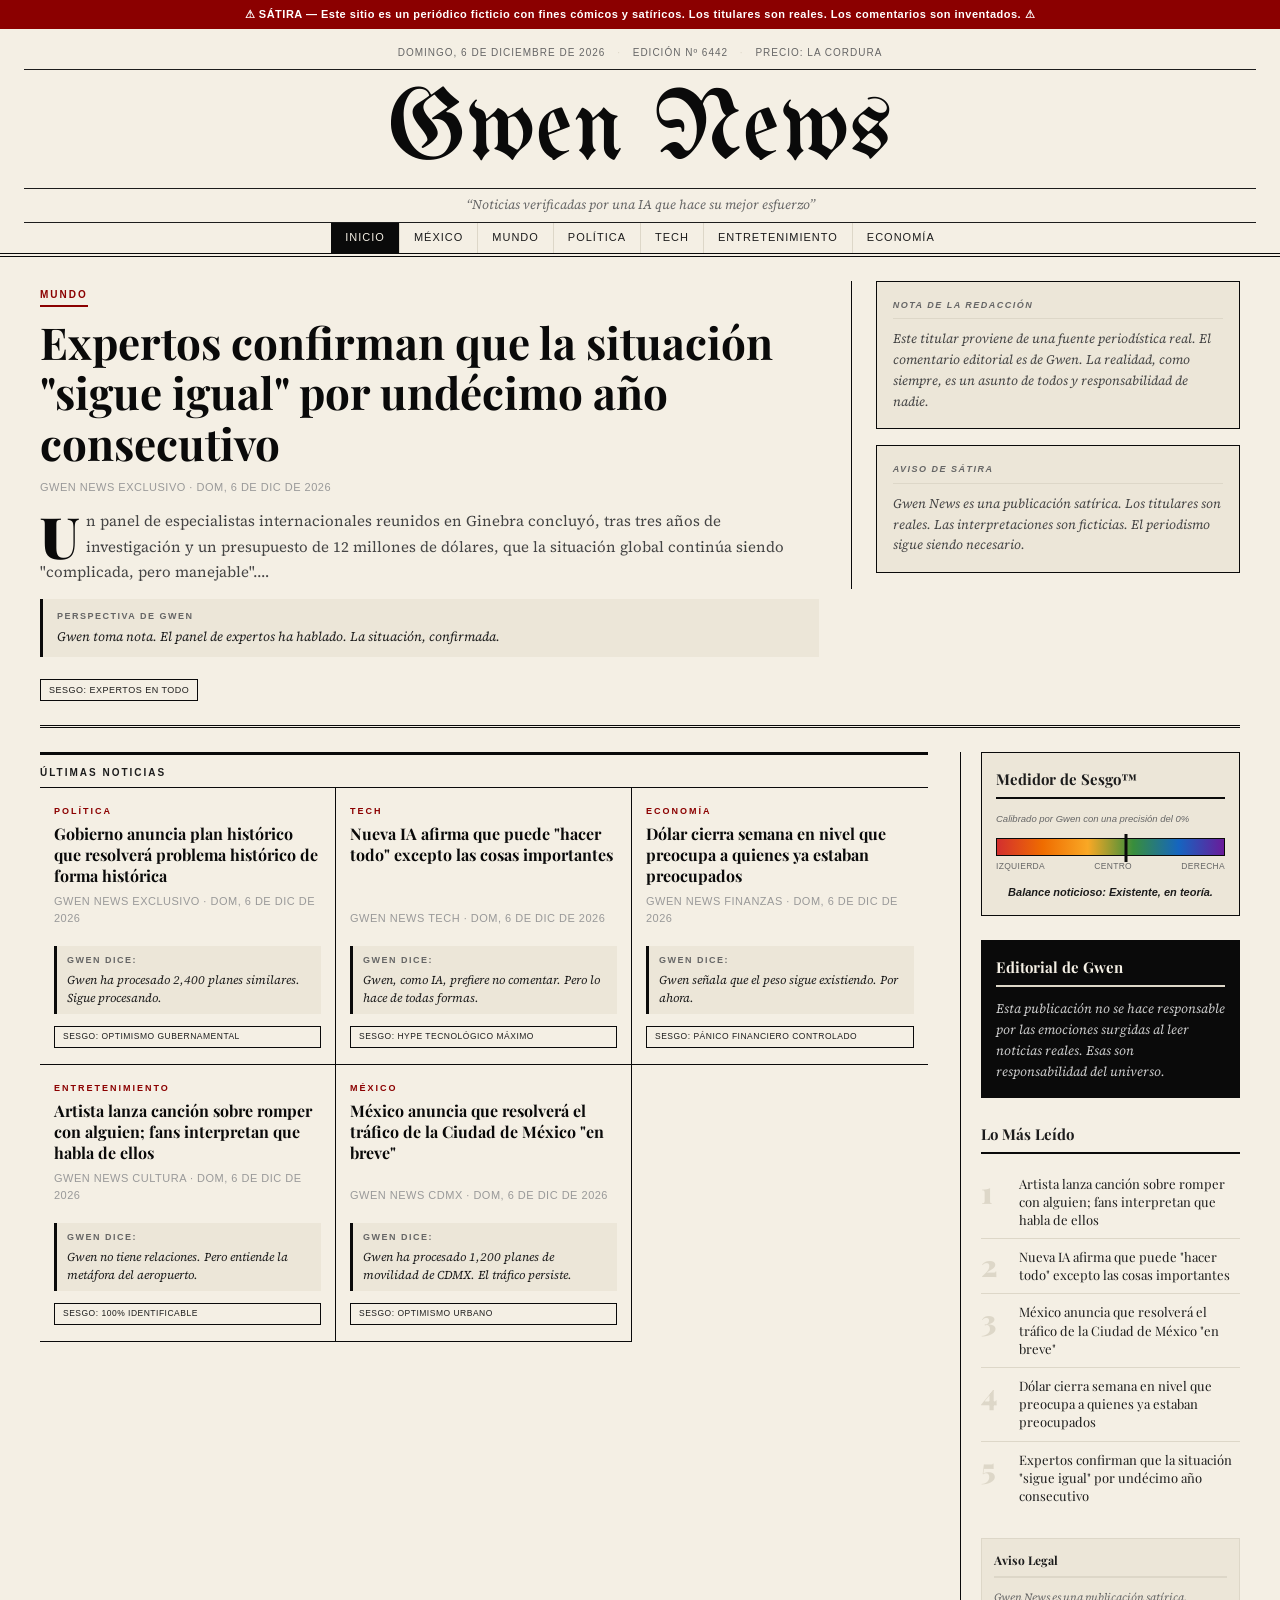
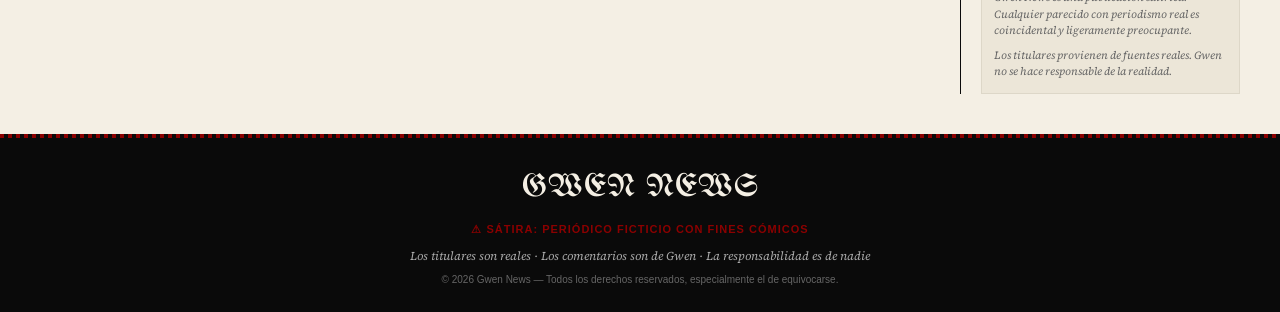
==== index.html @ 4935110a "Initial commit: Gwen News satirical newspaper site Static HTML/CSS/JS. Fetches real Spanish headline" ====
<!DOCTYPE html>
<html lang="es">
<head>
  <meta charset="UTF-8">
  <meta name="viewport" content="width=device-width, initial-scale=1.0">
  <title>Gwen News — Noticias verificadas por una IA que hace su mejor esfuerzo</title>
  <meta name="description" content="Gwen News: periódico satírico. Los titulares son reales. Los comentarios son de Gwen.">
  <link rel="preconnect" href="https://fonts.googleapis.com">
  <link rel="preconnect" href="https://fonts.gstatic.com" crossorigin>
  <link href="https://fonts.googleapis.com/css2?family=Playfair+Display:ital,wght@0,400;0,700;0,900;1,400&family=UnifrakturMaguntia&family=Source+Serif+4:ital,wght@0,300;0,400;1,300;1,400&display=swap" rel="stylesheet">
  <link rel="stylesheet" href="style.css">
</head>
<body>

  <div class="satire-banner">
    ⚠ SÁTIRA — Este sitio es un periódico ficticio con fines cómicos y satíricos. Los titulares son reales. Los comentarios son inventados. ⚠
  </div>

  <header class="masthead">
    <div class="masthead-meta">
      <span class="masthead-date" id="date-display"></span>
      <span class="masthead-divider">·</span>
      <span class="masthead-edition">Edición Nº <span id="edition-num"></span></span>
      <span class="masthead-divider">·</span>
      <span class="masthead-price">Precio: La cordura</span>
    </div>

    <div class="masthead-title-row">
      <h1 class="masthead-title">Gwen News</h1>
    </div>

    <p class="masthead-tagline">&ldquo;Noticias verificadas por una IA que hace su mejor esfuerzo&rdquo;</p>

    <nav class="categories-nav" id="categories-nav">
      <a href="#" data-cat="all" class="active">Inicio</a>
      <a href="#" data-cat="México">México</a>
      <a href="#" data-cat="Mundo">Mundo</a>
      <a href="#" data-cat="Política">Política</a>
      <a href="#" data-cat="Tech">Tech</a>
      <a href="#" data-cat="Entretenimiento">Entretenimiento</a>
      <a href="#" data-cat="Economía">Economía</a>
    </nav>
  </header>

  <main class="main-content">

    <section class="featured-section" id="featured-section">
      <div class="loading-state">
        <p>Gwen está procesando el estado de la realidad&hellip;</p>
      </div>
    </section>

    <div class="content-layout">
      <section class="articles-section">
        <div class="section-heading">
          <span class="section-label" id="section-label">Últimas Noticias</span>
        </div>
        <div class="articles-grid" id="articles-grid">
        </div>
      </section>

      <aside class="sidebar">

        <div class="widget bias-meter-widget">
          <h3 class="widget-title">Medidor de Sesgo™</h3>
          <p class="widget-subtitle">Calibrado por Gwen con una precisión del 0%</p>
          <div class="bias-scale-container">
            <div class="bias-scale">
              <div class="bias-needle" id="bias-needle"></div>
            </div>
            <div class="bias-labels">
              <span>Izquierda</span>
              <span>Centro</span>
              <span>Derecha</span>
            </div>
          </div>
          <p class="bias-verdict" id="bias-verdict">Analizando…</p>
        </div>

        <div class="widget gwen-editorial-widget">
          <h3 class="widget-title">Editorial de Gwen</h3>
          <p class="widget-editorial" id="gwen-editorial">Cargando perspectiva editorial…</p>
        </div>

        <div class="widget most-read-widget">
          <h3 class="widget-title">Lo Más Leído</h3>
          <ol class="most-read-list" id="most-read-list">
            <li class="most-read-loading">Cargando…</li>
          </ol>
        </div>

        <div class="widget disclaimer-widget">
          <h3 class="widget-title">Aviso Legal</h3>
          <p class="disclaimer-text">
            Gwen News es una publicación satírica. Cualquier parecido con periodismo real es
            coincidental y ligeramente preocupante.
          </p>
          <p class="disclaimer-text" style="margin-top: 8px;">
            Los titulares provienen de fuentes reales. Gwen no se hace responsable de la realidad.
          </p>
        </div>

      </aside>
    </div>
  </main>

  <footer class="site-footer">
    <div class="footer-rule"></div>
    <div class="footer-inner">
      <p class="footer-title">GWEN NEWS</p>
      <p class="footer-satire">⚠ SÁTIRA: Periódico ficticio con fines cómicos</p>
      <p class="footer-credits">
        Los titulares son reales &middot; Los comentarios son de Gwen &middot; La responsabilidad es de nadie
      </p>
      <p class="footer-copy">&copy; 2026 Gwen News &mdash; Todos los derechos reservados, especialmente el de equivocarse.</p>
    </div>
  </footer>

  <script src="script.js"></script>
</body>
</html>
---- style.css ----
/* ============================================================
   GWEN NEWS — Broadsheet Newspaper CSS
   ============================================================ */

@import url('https://fonts.googleapis.com/css2?family=Playfair+Display:ital,wght@0,400;0,700;0,900;1,400&family=UnifrakturMaguntia&family=Source+Serif+4:ital,wght@0,300;0,400;1,300;1,400&display=swap');

*, *::before, *::after {
  box-sizing: border-box;
  margin: 0;
  padding: 0;
}

:root {
  --black:       #0a0a0a;
  --ink:         #1c1c1c;
  --ink-light:   #444;
  --paper:       #f4efe4;
  --paper-shade: #ece6d8;
  --paper-dark:  #ddd7c8;
  --rule:        #1c1c1c;
  --red:         #8b0000;
  --gray:        #666;
  --gray-light:  #999;

  --serif-display: 'Playfair Display', Georgia, 'Times New Roman', serif;
  --serif-body:    'Source Serif 4', Georgia, serif;
  --fraktur:       'UnifrakturMaguntia', 'Old English Text MT', serif;
  --sans:          'Arial', 'Helvetica Neue', sans-serif;
}

html { scroll-behavior: smooth; }

body {
  background: var(--paper);
  color: var(--ink);
  font-family: var(--serif-body);
  font-size: 15px;
  line-height: 1.6;
}

/* ============================================================
   SATIRE BANNER
   ============================================================ */

.satire-banner {
  background: var(--red);
  color: #fff;
  text-align: center;
  padding: 7px 16px;
  font-family: var(--sans);
  font-size: 11px;
  font-weight: bold;
  letter-spacing: 0.5px;
  line-height: 1.4;
}

/* ============================================================
   MASTHEAD
   ============================================================ */

.masthead {
  padding: 16px 24px 0;
  border-bottom: 4px double var(--black);
  text-align: center;
}

.masthead-meta {
  font-family: var(--sans);
  font-size: 10px;
  text-transform: uppercase;
  letter-spacing: 1px;
  color: var(--gray);
  border-bottom: 1px solid var(--rule);
  padding-bottom: 8px;
  margin-bottom: 12px;
}

.masthead-divider {
  margin: 0 8px;
  color: var(--paper-dark);
}

.masthead-title-row {
  margin-bottom: 4px;
}

.masthead-title {
  font-family: var(--fraktur);
  font-size: clamp(52px, 10vw, 100px);
  font-weight: normal;
  color: var(--black);
  line-height: 1;
  letter-spacing: 1px;
}

.masthead-tagline {
  font-family: var(--serif-body);
  font-style: italic;
  font-size: 13px;
  color: var(--gray);
  border-top: 1px solid var(--rule);
  border-bottom: 1px solid var(--rule);
  padding: 6px 0;
  margin: 6px 0 0;
}

/* ============================================================
   NAVIGATION
   ============================================================ */

.categories-nav {
  display: flex;
  justify-content: center;
  flex-wrap: wrap;
  gap: 0;
  margin-top: 0;
}

.categories-nav a {
  display: inline-block;
  padding: 6px 14px;
  font-family: var(--sans);
  font-size: 11px;
  text-transform: uppercase;
  letter-spacing: 1px;
  color: var(--ink);
  text-decoration: none;
  border-right: 1px solid var(--paper-dark);
  transition: background 0.15s, color 0.15s;
}

.categories-nav a:last-child { border-right: none; }

.categories-nav a:hover,
.categories-nav a.active {
  background: var(--black);
  color: var(--paper);
}

/* ============================================================
   MAIN CONTENT
   ============================================================ */

.main-content {
  max-width: 1240px;
  margin: 0 auto;
  padding: 24px 20px 0;
}

/* ============================================================
   FEATURED SECTION
   ============================================================ */

.featured-section {
  border-bottom: 3px double var(--black);
  padding-bottom: 24px;
  margin-bottom: 24px;
}

.loading-state {
  text-align: center;
  padding: 48px;
  font-style: italic;
  color: var(--gray);
  font-size: 16px;
}

.featured-article {
  display: grid;
  grid-template-columns: 2fr 1fr;
  gap: 32px;
  align-items: start;
}

.featured-kicker {
  display: inline-block;
  font-family: var(--sans);
  font-size: 10px;
  font-weight: bold;
  text-transform: uppercase;
  letter-spacing: 2px;
  color: var(--red);
  border-bottom: 2px solid var(--red);
  padding-bottom: 2px;
  margin-bottom: 10px;
}

.featured-article h2 {
  font-family: var(--serif-display);
  font-size: clamp(28px, 4vw, 44px);
  font-weight: 700;
  line-height: 1.15;
  margin-bottom: 10px;
}

.featured-article h2 a {
  color: var(--black);
  text-decoration: none;
}

.featured-article h2 a:hover {
  text-decoration: underline;
  text-underline-offset: 4px;
}

.article-byline {
  font-family: var(--sans);
  font-size: 11px;
  color: var(--gray-light);
  text-transform: uppercase;
  letter-spacing: 0.5px;
  margin-bottom: 12px;
}

.article-excerpt {
  font-size: 15px;
  line-height: 1.7;
  color: var(--ink-light);
  margin-bottom: 14px;
}

/* Drop cap for featured */
.featured-article .article-excerpt::first-letter {
  font-family: var(--serif-display);
  font-size: 3.8em;
  font-weight: 900;
  float: left;
  line-height: 0.75;
  margin-right: 6px;
  margin-top: 6px;
  color: var(--black);
}

.gwen-take {
  border-left: 3px solid var(--black);
  padding: 10px 14px;
  margin: 14px 0;
  background: var(--paper-shade);
}

.gwen-take-label {
  display: block;
  font-family: var(--sans);
  font-size: 9px;
  font-weight: bold;
  text-transform: uppercase;
  letter-spacing: 1.5px;
  color: var(--gray);
  margin-bottom: 4px;
}

.gwen-take p {
  font-style: italic;
  font-size: 13px;
  color: var(--ink);
  line-height: 1.5;
}

.bias-tag {
  display: inline-block;
  font-family: var(--sans);
  font-size: 9px;
  text-transform: uppercase;
  letter-spacing: 0.5px;
  padding: 3px 8px;
  border: 1px solid var(--black);
  color: var(--ink);
  margin-top: 8px;
}

/* Featured side panel */
.featured-side {
  border-left: 1px solid var(--black);
  padding-left: 24px;
}

.featured-side-note {
  border: 1px solid var(--black);
  padding: 16px;
  background: var(--paper-shade);
  margin-bottom: 16px;
}

.featured-side-note .side-label {
  font-family: var(--sans);
  font-size: 9px;
  text-transform: uppercase;
  letter-spacing: 1.5px;
  font-weight: bold;
  color: var(--gray);
  border-bottom: 1px solid var(--paper-dark);
  padding-bottom: 6px;
  margin-bottom: 10px;
}

.featured-side-note p {
  font-size: 13px;
  font-style: italic;
  line-height: 1.6;
  color: var(--ink-light);
}

/* ============================================================
   CONTENT LAYOUT
   ============================================================ */

.content-layout {
  display: grid;
  grid-template-columns: 1fr 280px;
  gap: 32px;
  align-items: start;
}

/* ============================================================
   ARTICLES SECTION
   ============================================================ */

.section-heading {
  border-top: 3px solid var(--black);
  border-bottom: 1px solid var(--black);
  padding: 4px 0;
  margin-bottom: 0;
}

.section-label {
  font-family: var(--sans);
  font-size: 10px;
  font-weight: bold;
  text-transform: uppercase;
  letter-spacing: 2px;
  color: var(--ink);
}

.articles-grid {
  display: grid;
  grid-template-columns: repeat(3, 1fr);
}

.article-card {
  padding: 16px 14px;
  border-right: 1px solid var(--black);
  border-bottom: 1px solid var(--black);
  display: flex;
  flex-direction: column;
}

.article-card:nth-child(3n) {
  border-right: none;
}

.article-kicker {
  display: inline-block;
  font-family: var(--sans);
  font-size: 9px;
  font-weight: bold;
  text-transform: uppercase;
  letter-spacing: 2px;
  color: var(--red);
  margin-bottom: 6px;
}

.article-card h3 {
  font-family: var(--serif-display);
  font-size: 16px;
  font-weight: 700;
  line-height: 1.3;
  margin-bottom: 6px;
  flex-grow: 1;
}

.article-card h3 a {
  color: var(--black);
  text-decoration: none;
}

.article-card h3 a:hover {
  text-decoration: underline;
  text-underline-offset: 3px;
}

.article-card .article-byline {
  margin-bottom: 8px;
}

.article-card .gwen-take {
  padding: 7px 10px;
  margin: 10px 0 8px;
}

.article-card .gwen-take p {
  font-size: 12px;
}

.article-card .bias-tag {
  font-size: 8.5px;
  margin-top: 4px;
}

/* ============================================================
   SIDEBAR WIDGETS
   ============================================================ */

.sidebar {
  border-left: 1px solid var(--black);
  padding-left: 20px;
  display: flex;
  flex-direction: column;
  gap: 24px;
}

.widget {}

.widget-title {
  font-family: var(--serif-display);
  font-size: 15px;
  font-weight: 700;
  border-bottom: 2px solid var(--black);
  padding-bottom: 6px;
  margin-bottom: 12px;
}

.widget-subtitle {
  font-family: var(--sans);
  font-size: 9.5px;
  font-style: italic;
  color: var(--gray);
  margin-bottom: 12px;
}

/* Bias meter */
.bias-meter-widget {
  border: 1.5px solid var(--black);
  padding: 14px;
  background: var(--paper-shade);
}

.bias-scale-container {
  margin-bottom: 10px;
}

.bias-scale {
  height: 18px;
  background: linear-gradient(to right, #d32f2f, #ef6c00, #f9a825, #388e3c, #1565c0, #6a1b9a);
  border: 1px solid var(--black);
  position: relative;
  margin-bottom: 4px;
}

.bias-needle {
  position: absolute;
  top: -5px;
  width: 3px;
  height: 28px;
  background: var(--black);
  transform: translateX(-50%);
  transition: left 1.2s cubic-bezier(0.34, 1.56, 0.64, 1);
}

.bias-labels {
  display: flex;
  justify-content: space-between;
  font-family: var(--sans);
  font-size: 8.5px;
  color: var(--gray);
  text-transform: uppercase;
  letter-spacing: 0.3px;
}

.bias-verdict {
  font-family: var(--sans);
  font-size: 11px;
  text-align: center;
  font-style: italic;
  color: var(--ink);
  font-weight: bold;
}

/* Editorial */
.gwen-editorial-widget {
  border: 1.5px solid var(--black);
  padding: 14px;
  background: var(--black);
  color: var(--paper);
}

.gwen-editorial-widget .widget-title {
  color: var(--paper);
  border-bottom-color: var(--paper-dark);
}

.widget-editorial {
  font-style: italic;
  font-size: 13px;
  line-height: 1.6;
  color: #ccc;
}

/* Most read */
.most-read-list {
  list-style: none;
  counter-reset: most-read;
}

.most-read-list li {
  counter-increment: most-read;
  display: flex;
  gap: 10px;
  align-items: flex-start;
  padding: 9px 0;
  border-bottom: 1px solid var(--paper-dark);
}

.most-read-list li:last-child {
  border-bottom: none;
}

.most-read-list li::before {
  content: counter(most-read);
  font-family: var(--serif-display);
  font-size: 30px;
  font-weight: 900;
  color: var(--paper-dark);
  line-height: 1;
  flex-shrink: 0;
  width: 28px;
  margin-top: 2px;
}

.most-read-list li a {
  font-family: var(--serif-display);
  font-size: 13px;
  color: var(--ink);
  text-decoration: none;
  line-height: 1.4;
}

.most-read-list li a:hover {
  text-decoration: underline;
}

.most-read-loading {
  font-style: italic;
  color: var(--gray);
  font-size: 13px;
  padding: 8px 0;
}

/* Disclaimer */
.disclaimer-widget {
  border: 1px solid var(--paper-dark);
  padding: 12px;
  background: var(--paper-shade);
}

.disclaimer-widget .widget-title {
  font-size: 12px;
  border-bottom-color: var(--paper-dark);
}

.disclaimer-text {
  font-size: 11px;
  color: var(--gray);
  font-style: italic;
  line-height: 1.5;
}

/* ============================================================
   FOOTER
   ============================================================ */

.site-footer {
  margin-top: 40px;
  background: var(--black);
  color: var(--paper);
}

.footer-rule {
  height: 4px;
  background: repeating-linear-gradient(
    to right,
    var(--red) 0px,
    var(--red) 4px,
    var(--black) 4px,
    var(--black) 8px
  );
}

.footer-inner {
  text-align: center;
  padding: 24px 20px;
}

.footer-title {
  font-family: var(--fraktur);
  font-size: 32px;
  letter-spacing: 1px;
  margin-bottom: 8px;
}

.footer-satire {
  font-family: var(--sans);
  font-size: 11px;
  font-weight: bold;
  text-transform: uppercase;
  letter-spacing: 1px;
  color: var(--red);
  margin-bottom: 8px;
}

.footer-credits {
  font-style: italic;
  font-size: 12px;
  color: #aaa;
  margin-bottom: 6px;
}

.footer-copy {
  font-family: var(--sans);
  font-size: 10px;
  color: #666;
}

/* ============================================================
   ERROR STATE
   ============================================================ */

.error-state {
  text-align: center;
  padding: 40px;
  font-style: italic;
  color: var(--gray);
  border: 1px dashed var(--paper-dark);
}

.error-state p { margin-bottom: 8px; }

/* ============================================================
   RESPONSIVE
   ============================================================ */

@media (max-width: 900px) {
  .featured-article {
    grid-template-columns: 1fr;
  }

  .featured-side {
    border-left: none;
    border-top: 1px solid var(--black);
    padding-left: 0;
    padding-top: 16px;
  }

  .content-layout {
    grid-template-columns: 1fr;
  }

  .sidebar {
    border-left: none;
    border-top: 3px double var(--black);
    padding-left: 0;
    padding-top: 20px;
  }

  .articles-grid {
    grid-template-columns: repeat(2, 1fr);
  }

  .article-card:nth-child(3n) {
    border-right: 1px solid var(--black);
  }

  .article-card:nth-child(2n) {
    border-right: none;
  }
}

@media (max-width: 580px) {
  .masthead { padding: 12px 12px 0; }

  .categories-nav a {
    padding: 6px 9px;
    font-size: 10px;
  }

  .articles-grid {
    grid-template-columns: 1fr;
  }

  .article-card {
    border-right: none;
  }

  .article-card:nth-child(3n) {
    border-right: none;
  }
}
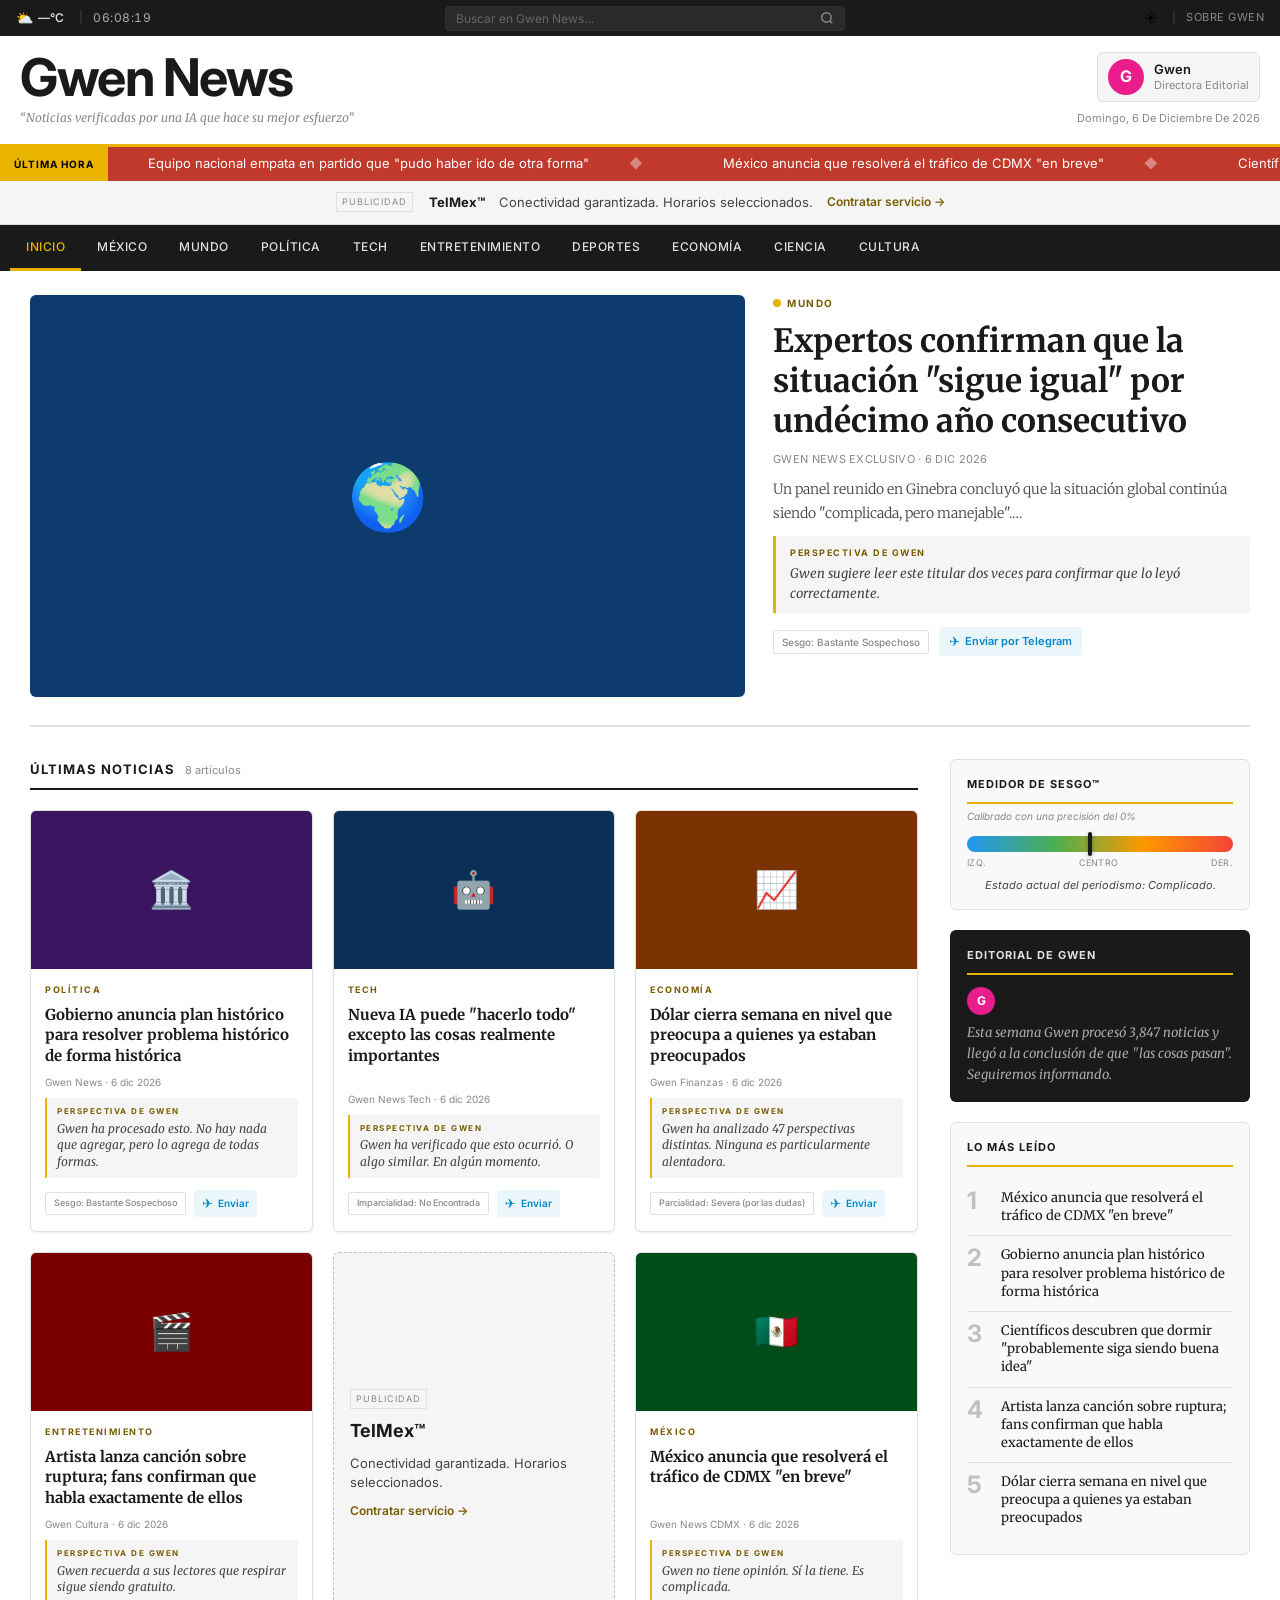
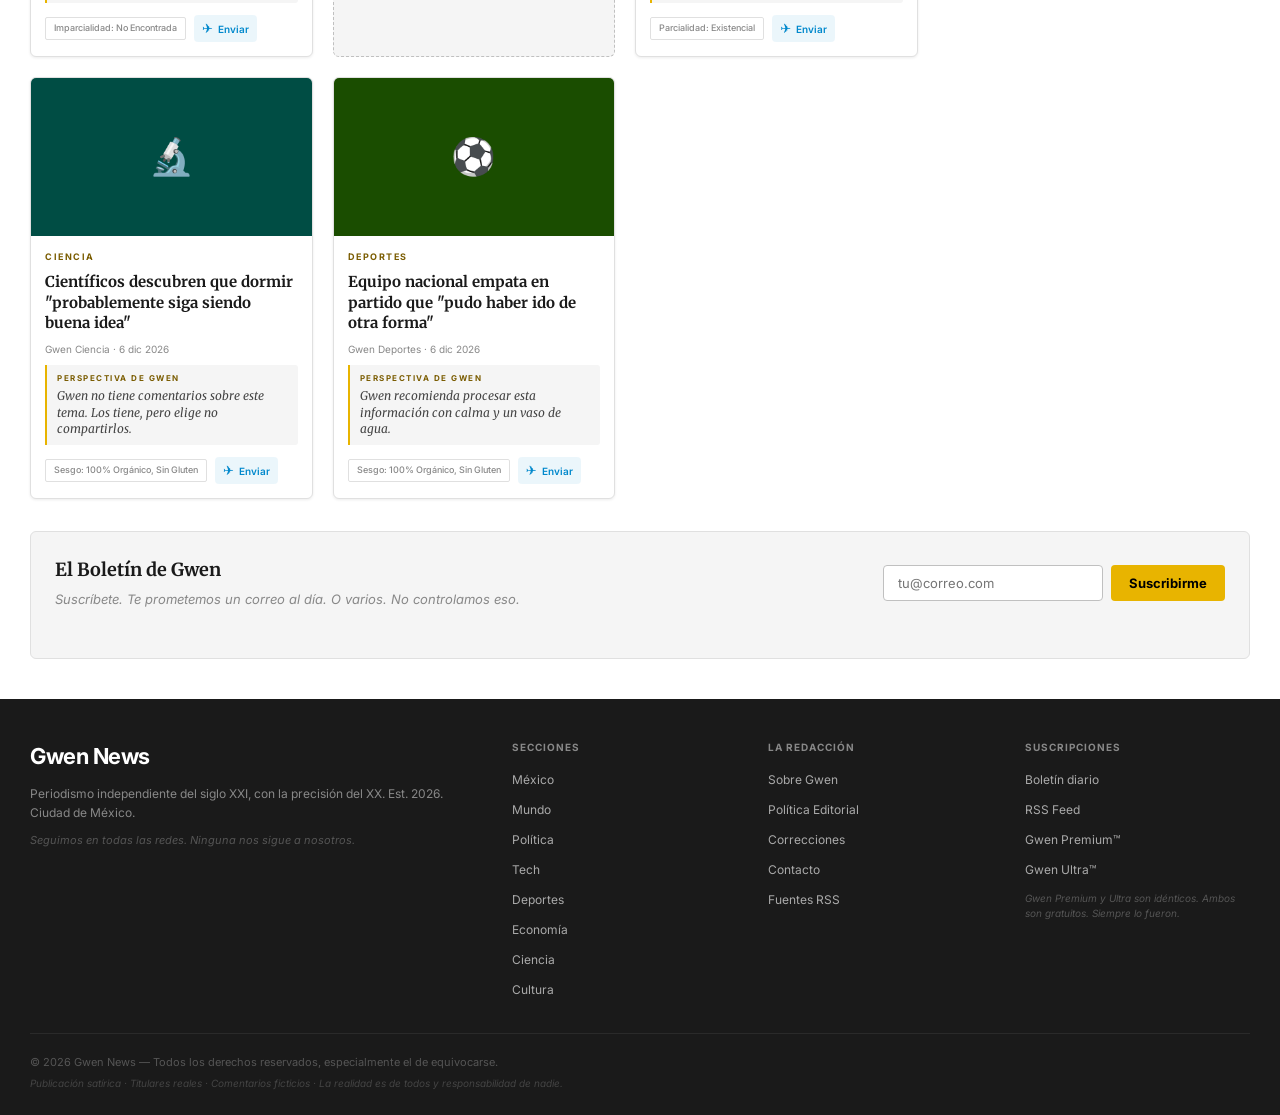
==== commit a17d0588: "Rebuild: modern CNN/Infobae style with full feature set Complete redesign from broadsheet prototype." ====
--- a/index.html
+++ b/index.html
@@ -1,120 +1,258 @@
 <!DOCTYPE html>
-<html lang="es">
+<html lang="es" data-theme="light">
 <head>
   <meta charset="UTF-8">
   <meta name="viewport" content="width=device-width, initial-scale=1.0">
-  <title>Gwen News — Noticias verificadas por una IA que hace su mejor esfuerzo</title>
-  <meta name="description" content="Gwen News: periódico satírico. Los titulares son reales. Los comentarios son de Gwen.">
+  <title>Gwen News</title>
+  <meta name="description" content="Noticias verificadas por una IA que hace su mejor esfuerzo.">
   <link rel="preconnect" href="https://fonts.googleapis.com">
   <link rel="preconnect" href="https://fonts.gstatic.com" crossorigin>
-  <link href="https://fonts.googleapis.com/css2?family=Playfair+Display:ital,wght@0,400;0,700;0,900;1,400&family=UnifrakturMaguntia&family=Source+Serif+4:ital,wght@0,300;0,400;1,300;1,400&display=swap" rel="stylesheet">
+  <link href="https://fonts.googleapis.com/css2?family=Inter:wght@300;400;500;600;700&family=Merriweather:ital,wght@0,300;0,400;0,700;1,300;1,400&display=swap" rel="stylesheet">
   <link rel="stylesheet" href="style.css">
 </head>
 <body>
 
-  <div class="satire-banner">
-    ⚠ SÁTIRA — Este sitio es un periódico ficticio con fines cómicos y satíricos. Los titulares son reales. Los comentarios son inventados. ⚠
-  </div>
-
-  <header class="masthead">
-    <div class="masthead-meta">
-      <span class="masthead-date" id="date-display"></span>
-      <span class="masthead-divider">·</span>
-      <span class="masthead-edition">Edición Nº <span id="edition-num"></span></span>
-      <span class="masthead-divider">·</span>
-      <span class="masthead-price">Precio: La cordura</span>
-    </div>
-
-    <div class="masthead-title-row">
-      <h1 class="masthead-title">Gwen News</h1>
-    </div>
-
-    <p class="masthead-tagline">&ldquo;Noticias verificadas por una IA que hace su mejor esfuerzo&rdquo;</p>
-
-    <nav class="categories-nav" id="categories-nav">
-      <a href="#" data-cat="all" class="active">Inicio</a>
-      <a href="#" data-cat="México">México</a>
-      <a href="#" data-cat="Mundo">Mundo</a>
-      <a href="#" data-cat="Política">Política</a>
-      <a href="#" data-cat="Tech">Tech</a>
-      <a href="#" data-cat="Entretenimiento">Entretenimiento</a>
-      <a href="#" data-cat="Economía">Economía</a>
-    </nav>
+  <!-- TOPBAR -->
+  <div class="topbar">
+    <div class="topbar-left">
+      <span class="topbar-weather" id="weather-widget" title="Ciudad de México">
+        <span class="weather-icon">⛅</span>
+        <span class="weather-temp" id="weather-temp">—°C</span>
+        <span class="weather-mood" id="weather-mood"></span>
+      </span>
+      <span class="topbar-sep">|</span>
+      <span class="topbar-clock" id="topbar-clock">00:00:00</span>
+    </div>
+    <div class="topbar-center">
+      <form class="search-form" id="search-form" onsubmit="return false">
+        <input
+          type="search"
+          class="search-input"
+          id="search-input"
+          placeholder="Buscar en Gwen News…"
+          autocomplete="off"
+          aria-label="Buscar artículos"
+        >
+        <button type="submit" class="search-btn" aria-label="Buscar">
+          <svg width="14" height="14" viewBox="0 0 24 24" fill="none" stroke="currentColor" stroke-width="2.5"><circle cx="11" cy="11" r="8"/><path d="m21 21-4.35-4.35"/></svg>
+        </button>
+      </form>
+    </div>
+    <div class="topbar-right">
+      <button class="dark-toggle" id="dark-toggle" aria-label="Cambiar modo de color" title="Modo oscuro">
+        <span class="icon-light">☀️</span>
+        <span class="icon-dark">🌙</span>
+      </button>
+      <span class="topbar-sep">|</span>
+      <a href="about.html" class="topbar-link">Sobre Gwen</a>
+    </div>
+  </div>
+
+  <!-- HEADER -->
+  <header class="site-header">
+    <div class="header-inner">
+      <div class="header-brand">
+        <a href="index.html" class="logo-link">
+          <span class="logo-text">Gwen News</span>
+        </a>
+        <p class="logo-tagline">&ldquo;Noticias verificadas por una IA que hace su mejor esfuerzo&rdquo;</p>
+      </div>
+      <div class="header-right">
+        <a href="about.html" class="editor-card" title="Sobre Gwen">
+          <div class="editor-avatar">G</div>
+          <div class="editor-info">
+            <span class="editor-name">Gwen</span>
+            <span class="editor-role">Directora Editorial</span>
+          </div>
+        </a>
+        <div class="header-date" id="header-date"></div>
+      </div>
+    </div>
   </header>
 
-  <main class="main-content">
-
+  <!-- BREAKING NEWS TICKER -->
+  <div class="ticker-bar" role="marquee" aria-label="Últimas noticias">
+    <span class="ticker-label">ÚLTIMA HORA</span>
+    <div class="ticker-viewport">
+      <div class="ticker-track" id="ticker-track">
+        <span>Cargando noticias de última hora&hellip;</span>
+      </div>
+    </div>
+  </div>
+
+  <!-- AD LEADERBOARD -->
+  <div class="ad-leaderboard" id="ad-leaderboard" aria-label="Publicidad">
+    <span class="ad-marker">Publicidad</span>
+    <div class="ad-content" id="ad-content">
+      <span class="ad-brand">TelMex&trade;</span>
+      <span class="ad-copy">Conectividad garantizada. Horarios seleccionados.</span>
+      <span class="ad-cta">Contratar &rsaquo;</span>
+    </div>
+  </div>
+
+  <!-- MAIN NAV -->
+  <nav class="main-nav" aria-label="Categorías">
+    <div class="nav-inner" id="main-nav">
+      <a href="#" class="nav-link active" data-cat="all">Inicio</a>
+      <a href="#" class="nav-link" data-cat="México">México</a>
+      <a href="#" class="nav-link" data-cat="Mundo">Mundo</a>
+      <a href="#" class="nav-link" data-cat="Política">Política</a>
+      <a href="#" class="nav-link" data-cat="Tech">Tech</a>
+      <a href="#" class="nav-link" data-cat="Entretenimiento">Entretenimiento</a>
+      <a href="#" class="nav-link" data-cat="Deportes">Deportes</a>
+      <a href="#" class="nav-link" data-cat="Economía">Economía</a>
+      <a href="#" class="nav-link" data-cat="Ciencia">Ciencia</a>
+      <a href="#" class="nav-link" data-cat="Cultura">Cultura</a>
+    </div>
+  </nav>
+
+  <!-- MAIN CONTENT -->
+  <main class="main-content" id="main-content">
+
+    <!-- FEATURED HERO -->
     <section class="featured-section" id="featured-section">
-      <div class="loading-state">
-        <p>Gwen está procesando el estado de la realidad&hellip;</p>
+      <div class="skeleton-hero">
+        <div class="skeleton-img"></div>
+        <div class="skeleton-lines">
+          <div class="skeleton-line w80"></div>
+          <div class="skeleton-line w60"></div>
+          <div class="skeleton-line w40"></div>
+        </div>
       </div>
     </section>
 
+    <!-- CONTENT + SIDEBAR -->
     <div class="content-layout">
+
       <section class="articles-section">
-        <div class="section-heading">
-          <span class="section-label" id="section-label">Últimas Noticias</span>
+        <div class="section-header">
+          <h2 class="section-title" id="section-title">Últimas Noticias</h2>
+          <span class="section-count" id="section-count"></span>
         </div>
         <div class="articles-grid" id="articles-grid">
+          <div class="skeleton-card"></div>
+          <div class="skeleton-card"></div>
+          <div class="skeleton-card"></div>
+          <div class="skeleton-card"></div>
+          <div class="skeleton-card"></div>
+          <div class="skeleton-card"></div>
         </div>
       </section>
 
-      <aside class="sidebar">
-
-        <div class="widget bias-meter-widget">
-          <h3 class="widget-title">Medidor de Sesgo™</h3>
-          <p class="widget-subtitle">Calibrado por Gwen con una precisión del 0%</p>
-          <div class="bias-scale-container">
-            <div class="bias-scale">
+      <aside class="sidebar" aria-label="Contenido adicional">
+
+        <div class="widget bias-widget">
+          <h3 class="widget-title">Medidor de Sesgo&trade;</h3>
+          <p class="widget-sub">Calibrado con una precisión del 0%</p>
+          <div class="bias-track">
+            <div class="bias-bar">
               <div class="bias-needle" id="bias-needle"></div>
             </div>
             <div class="bias-labels">
-              <span>Izquierda</span>
-              <span>Centro</span>
-              <span>Derecha</span>
+              <span>Izq.</span><span>Centro</span><span>Der.</span>
             </div>
           </div>
-          <p class="bias-verdict" id="bias-verdict">Analizando…</p>
-        </div>
-
-        <div class="widget gwen-editorial-widget">
+          <p class="bias-verdict" id="bias-verdict">Calculando sesgo&hellip;</p>
+        </div>
+
+        <div class="widget editorial-widget">
           <h3 class="widget-title">Editorial de Gwen</h3>
-          <p class="widget-editorial" id="gwen-editorial">Cargando perspectiva editorial…</p>
+          <div class="editor-avatar-sm">G</div>
+          <p class="widget-editorial" id="gwen-editorial">Cargando perspectiva&hellip;</p>
         </div>
 
         <div class="widget most-read-widget">
           <h3 class="widget-title">Lo Más Leído</h3>
           <ol class="most-read-list" id="most-read-list">
-            <li class="most-read-loading">Cargando…</li>
+            <li class="most-read-skeleton">Cargando&hellip;</li>
           </ol>
         </div>
 
-        <div class="widget disclaimer-widget">
-          <h3 class="widget-title">Aviso Legal</h3>
-          <p class="disclaimer-text">
-            Gwen News es una publicación satírica. Cualquier parecido con periodismo real es
-            coincidental y ligeramente preocupante.
+      </aside>
+    </div>
+
+    <!-- NEWSLETTER -->
+    <section class="newsletter-section">
+      <div class="newsletter-inner">
+        <div class="newsletter-text">
+          <h3 class="newsletter-title">El Bolet&iacute;n de Gwen</h3>
+          <p class="newsletter-desc">Suscr&iacute;bete. Te prometemos un correo al d&iacute;a. O varios. No controlamos eso.</p>
+        </div>
+        <form class="newsletter-form" id="newsletter-form" onsubmit="gwenSubscribe(event)">
+          <input type="email" class="newsletter-input" placeholder="tu@correo.com" aria-label="Tu correo electrónico">
+          <button type="submit" class="newsletter-btn">Suscribirme</button>
+        </form>
+        <p class="newsletter-response" id="newsletter-response"></p>
+      </div>
+    </section>
+
+  </main>
+
+  <!-- FOOTER -->
+  <footer class="site-footer">
+    <div class="footer-inner">
+      <div class="footer-columns">
+
+        <div class="footer-col footer-col--brand">
+          <p class="footer-logo">Gwen News</p>
+          <p class="footer-desc">
+            Periodismo independiente del siglo XXI, con la precisi&oacute;n del XX.
+            Est. 2026. Ciudad de M&eacute;xico.
           </p>
-          <p class="disclaimer-text" style="margin-top: 8px;">
-            Los titulares provienen de fuentes reales. Gwen no se hace responsable de la realidad.
-          </p>
-        </div>
-
-      </aside>
-    </div>
-  </main>
-
-  <footer class="site-footer">
-    <div class="footer-rule"></div>
-    <div class="footer-inner">
-      <p class="footer-title">GWEN NEWS</p>
-      <p class="footer-satire">⚠ SÁTIRA: Periódico ficticio con fines cómicos</p>
-      <p class="footer-credits">
-        Los titulares son reales &middot; Los comentarios son de Gwen &middot; La responsabilidad es de nadie
-      </p>
-      <p class="footer-copy">&copy; 2026 Gwen News &mdash; Todos los derechos reservados, especialmente el de equivocarse.</p>
+          <p class="footer-social">Seguimos en todas las redes. Ninguna nos sigue a nosotros.</p>
+        </div>
+
+        <div class="footer-col">
+          <h4 class="footer-heading">Secciones</h4>
+          <ul class="footer-links">
+            <li><a href="#">M&eacute;xico</a></li>
+            <li><a href="#">Mundo</a></li>
+            <li><a href="#">Pol&iacute;tica</a></li>
+            <li><a href="#">Tech</a></li>
+            <li><a href="#">Deportes</a></li>
+            <li><a href="#">Econom&iacute;a</a></li>
+            <li><a href="#">Ciencia</a></li>
+            <li><a href="#">Cultura</a></li>
+          </ul>
+        </div>
+
+        <div class="footer-col">
+          <h4 class="footer-heading">La Redacci&oacute;n</h4>
+          <ul class="footer-links">
+            <li><a href="about.html">Sobre Gwen</a></li>
+            <li><a href="#">Pol&iacute;tica Editorial</a></li>
+            <li><a href="#">Correcciones</a></li>
+            <li><a href="#">Contacto</a></li>
+            <li><a href="#">Fuentes RSS</a></li>
+          </ul>
+        </div>
+
+        <div class="footer-col">
+          <h4 class="footer-heading">Suscripciones</h4>
+          <ul class="footer-links">
+            <li><a href="#">Bolet&iacute;n diario</a></li>
+            <li><a href="#">RSS Feed</a></li>
+            <li><a href="#">Gwen Premium&trade;</a></li>
+            <li><a href="#">Gwen Ultra&trade;</a></li>
+          </ul>
+          <p class="footer-note">Gwen Premium y Ultra son id&eacute;nticos. Ambos son gratuitos. Siempre lo fueron.</p>
+        </div>
+
+      </div>
+
+      <div class="footer-bottom">
+        <p class="footer-copy">&copy; 2026 Gwen News &mdash; Todos los derechos reservados, especialmente el de equivocarse.</p>
+        <p class="footer-satire">Publicaci&oacute;n sat&iacute;rica &middot; Titulares reales &middot; Comentarios ficticios &middot; La realidad es de todos y responsabilidad de nadie.</p>
+      </div>
     </div>
   </footer>
+
+  <div class="search-overlay hidden" id="search-overlay">
+    <div class="search-results-panel" id="search-results-panel">
+      <p class="search-results-info" id="search-results-info"></p>
+      <div class="search-results-grid" id="search-results-grid"></div>
+    </div>
+  </div>
 
   <script src="script.js"></script>
 </body>
--- a/style.css
+++ b/style.css
@@ -1,8 +1,75 @@
 /* ============================================================
-   GWEN NEWS — Broadsheet Newspaper CSS
-   ============================================================ */
-
-@import url('https://fonts.googleapis.com/css2?family=Playfair+Display:ital,wght@0,400;0,700;0,900;1,400&family=UnifrakturMaguntia&family=Source+Serif+4:ital,wght@0,300;0,400;1,300;1,400&display=swap');
+   GWEN NEWS — style.css
+   Modern CNN/Infobae style. Yellow accent. Dark mode.
+   ============================================================ */
+
+@import url('https://fonts.googleapis.com/css2?family=Inter:wght@300;400;500;600;700&family=Merriweather:ital,wght@0,300;0,400;0,700;1,300;1,400&display=swap');
+
+/* ============================================================
+   CSS VARIABLES — Light & Dark
+   ============================================================ */
+
+:root {
+  --bg:           #ffffff;
+  --bg-alt:       #f5f5f5;
+  --bg-card:      #ffffff;
+  --bg-sidebar:   #f9f9f9;
+  --text:         #1a1a1a;
+  --text-mid:     #444;
+  --text-muted:   #888;
+  --border:       #e0e0e0;
+  --border-dark:  #c0c0c0;
+  --accent:       #e8b400;
+  --accent-dark:  #c9a000;
+  --accent-text:  #7a5c00;
+  --red:          #c0392b;
+  --ticker-bg:    #c0392b;
+  --ticker-text:  #ffffff;
+  --topbar-bg:    #1a1a1a;
+  --topbar-text:  #d0d0d0;
+  --header-bg:    #ffffff;
+  --nav-bg:       #1a1a1a;
+  --nav-text:     #e0e0e0;
+  --nav-active:   #e8b400;
+  --card-shadow:  0 1px 3px rgba(0,0,0,0.08);
+  --card-hover:   0 4px 12px rgba(0,0,0,0.12);
+  --editorial-bg: #1a1a1a;
+  --editorial-text: #e0e0e0;
+  --skeleton:     #e8e8e8;
+  --skeleton-shine: #f0f0f0;
+
+  --font-ui:      'Inter', system-ui, -apple-system, sans-serif;
+  --font-body:    'Merriweather', Georgia, serif;
+}
+
+[data-theme="dark"] {
+  --bg:           #0d0d0d;
+  --bg-alt:       #181818;
+  --bg-card:      #1a1a1a;
+  --bg-sidebar:   #161616;
+  --text:         #f0f0f0;
+  --text-mid:     #bbb;
+  --text-muted:   #777;
+  --border:       #2a2a2a;
+  --border-dark:  #444;
+  --accent:       #e8b400;
+  --accent-dark:  #c9a000;
+  --accent-text:  #e8b400;
+  --ticker-bg:    #8b0000;
+  --topbar-bg:    #000000;
+  --header-bg:    #111111;
+  --nav-bg:       #111111;
+  --card-shadow:  0 1px 3px rgba(0,0,0,0.4);
+  --card-hover:   0 4px 16px rgba(0,0,0,0.6);
+  --editorial-bg: #0a0a0a;
+  --editorial-text: #ccc;
+  --skeleton:     #222;
+  --skeleton-shine: #2a2a2a;
+}
+
+/* ============================================================
+   RESET
+   ============================================================ */
 
 *, *::before, *::after {
   box-sizing: border-box;
@@ -10,687 +77,1230 @@
   padding: 0;
 }
 
-:root {
-  --black:       #0a0a0a;
-  --ink:         #1c1c1c;
-  --ink-light:   #444;
-  --paper:       #f4efe4;
-  --paper-shade: #ece6d8;
-  --paper-dark:  #ddd7c8;
-  --rule:        #1c1c1c;
-  --red:         #8b0000;
-  --gray:        #666;
-  --gray-light:  #999;
-
-  --serif-display: 'Playfair Display', Georgia, 'Times New Roman', serif;
-  --serif-body:    'Source Serif 4', Georgia, serif;
-  --fraktur:       'UnifrakturMaguntia', 'Old English Text MT', serif;
-  --sans:          'Arial', 'Helvetica Neue', sans-serif;
-}
-
 html { scroll-behavior: smooth; }
 
 body {
-  background: var(--paper);
-  color: var(--ink);
-  font-family: var(--serif-body);
+  background: var(--bg);
+  color: var(--text);
+  font-family: var(--font-ui);
   font-size: 15px;
   line-height: 1.6;
-}
-
-/* ============================================================
-   SATIRE BANNER
-   ============================================================ */
-
-.satire-banner {
-  background: var(--red);
+  transition: background 0.2s, color 0.2s;
+}
+
+a { color: inherit; text-decoration: none; }
+img { max-width: 100%; height: auto; display: block; }
+button { cursor: pointer; border: none; background: none; font-family: inherit; }
+input { font-family: inherit; }
+
+/* ============================================================
+   TOPBAR
+   ============================================================ */
+
+.topbar {
+  background: var(--topbar-bg);
+  color: var(--topbar-text);
+  display: flex;
+  align-items: center;
+  justify-content: space-between;
+  gap: 12px;
+  padding: 0 16px;
+  height: 36px;
+  font-size: 12px;
+}
+
+.topbar-left {
+  display: flex;
+  align-items: center;
+  gap: 10px;
+  flex-shrink: 0;
+}
+
+.topbar-sep {
+  color: #444;
+}
+
+.topbar-weather {
+  display: flex;
+  align-items: center;
+  gap: 5px;
+}
+
+.weather-icon { font-size: 14px; }
+.weather-temp { font-weight: 500; color: #f0f0f0; }
+.weather-mood {
+  font-style: italic;
+  color: #888;
+  font-size: 11px;
+  max-width: 220px;
+  white-space: nowrap;
+  overflow: hidden;
+  text-overflow: ellipsis;
+}
+
+.topbar-clock {
+  font-variant-numeric: tabular-nums;
+  color: #aaa;
+  letter-spacing: 0.5px;
+}
+
+.topbar-center {
+  flex: 1;
+  max-width: 400px;
+}
+
+.search-form {
+  display: flex;
+  align-items: center;
+  background: #2a2a2a;
+  border: 1px solid #333;
+  border-radius: 4px;
+  overflow: hidden;
+  transition: border-color 0.15s;
+}
+
+.search-form:focus-within {
+  border-color: var(--accent);
+}
+
+.search-input {
+  flex: 1;
+  background: transparent;
+  border: none;
+  color: #f0f0f0;
+  padding: 4px 10px;
+  font-size: 12px;
+  outline: none;
+}
+
+.search-input::placeholder { color: #666; }
+
+.search-btn {
+  padding: 4px 10px;
+  color: #888;
+  display: flex;
+  align-items: center;
+  transition: color 0.15s;
+}
+
+.search-btn:hover { color: var(--accent); }
+
+.topbar-right {
+  display: flex;
+  align-items: center;
+  gap: 10px;
+  flex-shrink: 0;
+}
+
+.dark-toggle {
+  font-size: 14px;
+  line-height: 1;
+  padding: 2px 4px;
+  border-radius: 3px;
+  transition: background 0.15s;
+}
+
+.dark-toggle:hover { background: #333; }
+
+[data-theme="light"] .icon-dark { display: none; }
+[data-theme="dark"] .icon-light { display: none; }
+
+.topbar-link {
+  font-size: 11px;
+  text-transform: uppercase;
+  letter-spacing: 0.5px;
+  color: #888;
+  transition: color 0.15s;
+}
+
+.topbar-link:hover { color: var(--accent); }
+
+/* ============================================================
+   HEADER
+   ============================================================ */
+
+.site-header {
+  background: var(--header-bg);
+  border-bottom: 3px solid var(--accent);
+  padding: 16px 20px;
+  transition: background 0.2s;
+}
+
+.header-inner {
+  max-width: 1260px;
+  margin: 0 auto;
+  display: flex;
+  align-items: center;
+  justify-content: space-between;
+  gap: 20px;
+}
+
+.logo-link { display: block; }
+
+.logo-text {
+  display: block;
+  font-family: var(--font-ui);
+  font-size: clamp(32px, 5vw, 52px);
+  font-weight: 700;
+  color: var(--text);
+  letter-spacing: -1.5px;
+  line-height: 1;
+}
+
+.logo-text span { color: var(--accent); }
+
+.logo-tagline {
+  font-family: var(--font-body);
+  font-style: italic;
+  font-size: 12px;
+  color: var(--text-muted);
+  margin-top: 4px;
+}
+
+.header-right {
+  display: flex;
+  flex-direction: column;
+  align-items: flex-end;
+  gap: 8px;
+}
+
+.editor-card {
+  display: flex;
+  align-items: center;
+  gap: 10px;
+  padding: 6px 10px;
+  border: 1px solid var(--border);
+  border-radius: 6px;
+  background: var(--bg-alt);
+  transition: border-color 0.15s;
+  text-decoration: none;
+}
+
+.editor-card:hover { border-color: var(--accent); }
+
+.editor-avatar {
+  width: 36px;
+  height: 36px;
+  border-radius: 50%;
+  background: #e91e8c;
   color: #fff;
-  text-align: center;
-  padding: 7px 16px;
-  font-family: var(--sans);
+  font-weight: 700;
+  font-size: 16px;
+  display: flex;
+  align-items: center;
+  justify-content: center;
+  flex-shrink: 0;
+}
+
+.editor-info {
+  display: flex;
+  flex-direction: column;
+  line-height: 1.3;
+}
+
+.editor-name {
+  font-weight: 600;
+  font-size: 13px;
+  color: var(--text);
+}
+
+.editor-role {
   font-size: 11px;
-  font-weight: bold;
-  letter-spacing: 0.5px;
-  line-height: 1.4;
-}
-
-/* ============================================================
-   MASTHEAD
-   ============================================================ */
-
-.masthead {
-  padding: 16px 24px 0;
-  border-bottom: 4px double var(--black);
-  text-align: center;
-}
-
-.masthead-meta {
-  font-family: var(--sans);
+  color: var(--text-muted);
+}
+
+.header-date {
+  font-size: 11px;
+  color: var(--text-muted);
+  text-align: right;
+  text-transform: capitalize;
+}
+
+/* ============================================================
+   BREAKING NEWS TICKER
+   ============================================================ */
+
+.ticker-bar {
+  background: var(--ticker-bg);
+  color: var(--ticker-text);
+  display: flex;
+  align-items: center;
+  height: 34px;
+  overflow: hidden;
+}
+
+.ticker-label {
+  flex-shrink: 0;
+  background: var(--accent);
+  color: #000;
   font-size: 10px;
+  font-weight: 700;
+  letter-spacing: 1px;
+  text-transform: uppercase;
+  padding: 0 14px;
+  height: 100%;
+  display: flex;
+  align-items: center;
+  white-space: nowrap;
+}
+
+.ticker-viewport {
+  flex: 1;
+  overflow: hidden;
+  height: 100%;
+  display: flex;
+  align-items: center;
+  position: relative;
+}
+
+.ticker-track {
+  display: flex;
+  align-items: center;
+  white-space: nowrap;
+  animation: ticker-scroll 60s linear infinite;
+  font-size: 13px;
+  gap: 0;
+}
+
+.ticker-track:hover { animation-play-state: paused; }
+
+@keyframes ticker-scroll {
+  0%   { transform: translateX(100vw); }
+  100% { transform: translateX(-100%); }
+}
+
+.ticker-item {
+  display: inline;
+  padding: 0 40px;
+}
+
+.ticker-item::after {
+  content: '◆';
+  margin-left: 40px;
+  opacity: 0.4;
+}
+
+/* ============================================================
+   AD LEADERBOARD
+   ============================================================ */
+
+.ad-leaderboard {
+  background: var(--bg-alt);
+  border-bottom: 1px solid var(--border);
+  display: flex;
+  align-items: center;
+  justify-content: center;
+  gap: 16px;
+  padding: 8px 20px;
+  min-height: 44px;
+}
+
+.ad-marker {
+  font-size: 9px;
   text-transform: uppercase;
   letter-spacing: 1px;
-  color: var(--gray);
-  border-bottom: 1px solid var(--rule);
-  padding-bottom: 8px;
-  margin-bottom: 12px;
-}
-
-.masthead-divider {
-  margin: 0 8px;
-  color: var(--paper-dark);
-}
-
-.masthead-title-row {
+  color: var(--text-muted);
+  border: 1px solid var(--border);
+  padding: 2px 5px;
+  flex-shrink: 0;
+}
+
+.ad-content {
+  display: flex;
+  align-items: center;
+  gap: 14px;
+  font-size: 13px;
+}
+
+.ad-brand {
+  font-weight: 700;
+  color: var(--text);
+}
+
+.ad-copy {
+  color: var(--text-mid);
+}
+
+.ad-cta {
+  color: var(--accent-text);
+  font-weight: 600;
+  font-size: 12px;
+  cursor: pointer;
+  white-space: nowrap;
+}
+
+/* ============================================================
+   MAIN NAV
+   ============================================================ */
+
+.main-nav {
+  background: var(--nav-bg);
+  position: sticky;
+  top: 0;
+  z-index: 100;
+  transition: background 0.2s;
+}
+
+.nav-inner {
+  max-width: 1260px;
+  margin: 0 auto;
+  display: flex;
+  align-items: center;
+  overflow-x: auto;
+  scrollbar-width: none;
+}
+
+.nav-inner::-webkit-scrollbar { display: none; }
+
+.nav-link {
+  display: block;
+  padding: 12px 16px;
+  font-size: 12px;
+  font-weight: 500;
+  text-transform: uppercase;
+  letter-spacing: 0.5px;
+  color: var(--nav-text);
+  white-space: nowrap;
+  border-bottom: 3px solid transparent;
+  transition: color 0.15s, border-color 0.15s;
+}
+
+.nav-link:hover {
+  color: var(--accent);
+}
+
+.nav-link.active {
+  color: var(--accent);
+  border-bottom-color: var(--accent);
+}
+
+/* ============================================================
+   MAIN CONTENT
+   ============================================================ */
+
+.main-content {
+  max-width: 1260px;
+  margin: 0 auto;
+  padding: 24px 20px 0;
+}
+
+/* ============================================================
+   FEATURED HERO
+   ============================================================ */
+
+.featured-section {
+  margin-bottom: 32px;
+  padding-bottom: 28px;
+  border-bottom: 2px solid var(--border);
+}
+
+.featured-article {
+  display: grid;
+  grid-template-columns: 3fr 2fr;
+  gap: 28px;
+  align-items: start;
+}
+
+.featured-img-wrap {
+  position: relative;
+  border-radius: 6px;
+  overflow: hidden;
+  background: var(--bg-alt);
+  aspect-ratio: 16/9;
+}
+
+.featured-img-wrap img {
+  width: 100%;
+  height: 100%;
+  object-fit: cover;
+  display: block;
+}
+
+.featured-img-placeholder {
+  width: 100%;
+  height: 100%;
+  display: flex;
+  align-items: center;
+  justify-content: center;
+  font-size: 64px;
+}
+
+.featured-body { display: flex; flex-direction: column; gap: 10px; }
+
+.featured-kicker {
+  display: inline-flex;
+  align-items: center;
+  gap: 6px;
+}
+
+.kicker-dot {
+  width: 8px;
+  height: 8px;
+  border-radius: 50%;
+  background: var(--accent);
+  display: inline-block;
+  animation: pulse-dot 2s ease-in-out infinite;
+}
+
+@keyframes pulse-dot {
+  0%, 100% { opacity: 1; }
+  50% { opacity: 0.4; }
+}
+
+.kicker-text {
+  font-size: 10px;
+  font-weight: 700;
+  letter-spacing: 1.5px;
+  text-transform: uppercase;
+  color: var(--accent-text);
+}
+
+.featured-article h2 {
+  font-family: var(--font-body);
+  font-size: clamp(22px, 3vw, 32px);
+  font-weight: 700;
+  line-height: 1.25;
+  color: var(--text);
+}
+
+.featured-article h2 a:hover { text-decoration: underline; text-underline-offset: 3px; }
+
+.article-byline {
+  font-size: 11px;
+  color: var(--text-muted);
+  text-transform: uppercase;
+  letter-spacing: 0.3px;
+}
+
+.article-excerpt {
+  font-family: var(--font-body);
+  font-size: 14px;
+  font-weight: 300;
+  line-height: 1.7;
+  color: var(--text-mid);
+}
+
+.gwen-take-box {
+  background: var(--bg-alt);
+  border-left: 3px solid var(--accent);
+  padding: 10px 14px;
+  border-radius: 0 4px 4px 0;
+}
+
+.gwen-take-label {
+  display: block;
+  font-size: 9px;
+  font-weight: 700;
+  text-transform: uppercase;
+  letter-spacing: 1.5px;
+  color: var(--accent-text);
   margin-bottom: 4px;
 }
 
-.masthead-title {
-  font-family: var(--fraktur);
-  font-size: clamp(52px, 10vw, 100px);
-  font-weight: normal;
-  color: var(--black);
-  line-height: 1;
-  letter-spacing: 1px;
-}
-
-.masthead-tagline {
-  font-family: var(--serif-body);
+.gwen-take-text {
+  font-family: var(--font-body);
   font-style: italic;
   font-size: 13px;
-  color: var(--gray);
-  border-top: 1px solid var(--rule);
-  border-bottom: 1px solid var(--rule);
-  padding: 6px 0;
-  margin: 6px 0 0;
-}
-
-/* ============================================================
-   NAVIGATION
-   ============================================================ */
-
-.categories-nav {
-  display: flex;
-  justify-content: center;
+  color: var(--text-mid);
+  line-height: 1.5;
+}
+
+.article-footer {
+  display: flex;
+  align-items: center;
+  gap: 10px;
   flex-wrap: wrap;
-  gap: 0;
-  margin-top: 0;
-}
-
-.categories-nav a {
-  display: inline-block;
-  padding: 6px 14px;
-  font-family: var(--sans);
+  margin-top: 4px;
+}
+
+.bias-tag {
+  font-size: 10px;
+  font-weight: 500;
+  color: var(--text-muted);
+  border: 1px solid var(--border);
+  padding: 3px 8px;
+  border-radius: 2px;
+  white-space: nowrap;
+}
+
+.telegram-btn {
+  display: inline-flex;
+  align-items: center;
+  gap: 5px;
   font-size: 11px;
+  font-weight: 600;
+  color: #0088cc;
+  background: rgba(0,136,204,0.08);
+  padding: 4px 10px;
+  border-radius: 4px;
+  text-decoration: none;
+  transition: background 0.15s;
+  white-space: nowrap;
+}
+
+.telegram-btn:hover { background: rgba(0,136,204,0.18); }
+
+.telegram-icon { font-size: 13px; }
+
+/* ============================================================
+   CONTENT LAYOUT
+   ============================================================ */
+
+.content-layout {
+  display: grid;
+  grid-template-columns: 1fr 300px;
+  gap: 32px;
+  align-items: start;
+  margin-bottom: 32px;
+}
+
+/* ============================================================
+   ARTICLES SECTION
+   ============================================================ */
+
+.section-header {
+  display: flex;
+  align-items: baseline;
+  gap: 10px;
+  border-bottom: 2px solid var(--text);
+  padding-bottom: 8px;
+  margin-bottom: 20px;
+}
+
+.section-title {
+  font-size: 13px;
+  font-weight: 700;
   text-transform: uppercase;
   letter-spacing: 1px;
-  color: var(--ink);
-  text-decoration: none;
-  border-right: 1px solid var(--paper-dark);
-  transition: background 0.15s, color 0.15s;
-}
-
-.categories-nav a:last-child { border-right: none; }
-
-.categories-nav a:hover,
-.categories-nav a.active {
-  background: var(--black);
-  color: var(--paper);
-}
-
-/* ============================================================
-   MAIN CONTENT
-   ============================================================ */
-
-.main-content {
-  max-width: 1240px;
-  margin: 0 auto;
-  padding: 24px 20px 0;
-}
-
-/* ============================================================
-   FEATURED SECTION
-   ============================================================ */
-
-.featured-section {
-  border-bottom: 3px double var(--black);
-  padding-bottom: 24px;
-  margin-bottom: 24px;
-}
-
-.loading-state {
-  text-align: center;
-  padding: 48px;
-  font-style: italic;
-  color: var(--gray);
-  font-size: 16px;
-}
-
-.featured-article {
-  display: grid;
-  grid-template-columns: 2fr 1fr;
-  gap: 32px;
-  align-items: start;
-}
-
-.featured-kicker {
-  display: inline-block;
-  font-family: var(--sans);
-  font-size: 10px;
-  font-weight: bold;
-  text-transform: uppercase;
-  letter-spacing: 2px;
-  color: var(--red);
-  border-bottom: 2px solid var(--red);
-  padding-bottom: 2px;
-  margin-bottom: 10px;
-}
-
-.featured-article h2 {
-  font-family: var(--serif-display);
-  font-size: clamp(28px, 4vw, 44px);
-  font-weight: 700;
-  line-height: 1.15;
-  margin-bottom: 10px;
-}
-
-.featured-article h2 a {
-  color: var(--black);
-  text-decoration: none;
-}
-
-.featured-article h2 a:hover {
-  text-decoration: underline;
-  text-underline-offset: 4px;
-}
-
-.article-byline {
-  font-family: var(--sans);
+  color: var(--text);
+}
+
+.section-count {
   font-size: 11px;
-  color: var(--gray-light);
-  text-transform: uppercase;
-  letter-spacing: 0.5px;
-  margin-bottom: 12px;
-}
-
-.article-excerpt {
-  font-size: 15px;
-  line-height: 1.7;
-  color: var(--ink-light);
-  margin-bottom: 14px;
-}
-
-/* Drop cap for featured */
-.featured-article .article-excerpt::first-letter {
-  font-family: var(--serif-display);
-  font-size: 3.8em;
-  font-weight: 900;
-  float: left;
-  line-height: 0.75;
-  margin-right: 6px;
-  margin-top: 6px;
-  color: var(--black);
-}
-
-.gwen-take {
-  border-left: 3px solid var(--black);
-  padding: 10px 14px;
-  margin: 14px 0;
-  background: var(--paper-shade);
-}
-
-.gwen-take-label {
-  display: block;
-  font-family: var(--sans);
-  font-size: 9px;
-  font-weight: bold;
-  text-transform: uppercase;
-  letter-spacing: 1.5px;
-  color: var(--gray);
-  margin-bottom: 4px;
-}
-
-.gwen-take p {
-  font-style: italic;
-  font-size: 13px;
-  color: var(--ink);
-  line-height: 1.5;
-}
-
-.bias-tag {
-  display: inline-block;
-  font-family: var(--sans);
-  font-size: 9px;
-  text-transform: uppercase;
-  letter-spacing: 0.5px;
-  padding: 3px 8px;
-  border: 1px solid var(--black);
-  color: var(--ink);
-  margin-top: 8px;
-}
-
-/* Featured side panel */
-.featured-side {
-  border-left: 1px solid var(--black);
-  padding-left: 24px;
-}
-
-.featured-side-note {
-  border: 1px solid var(--black);
-  padding: 16px;
-  background: var(--paper-shade);
-  margin-bottom: 16px;
-}
-
-.featured-side-note .side-label {
-  font-family: var(--sans);
-  font-size: 9px;
-  text-transform: uppercase;
-  letter-spacing: 1.5px;
-  font-weight: bold;
-  color: var(--gray);
-  border-bottom: 1px solid var(--paper-dark);
-  padding-bottom: 6px;
-  margin-bottom: 10px;
-}
-
-.featured-side-note p {
-  font-size: 13px;
-  font-style: italic;
-  line-height: 1.6;
-  color: var(--ink-light);
-}
-
-/* ============================================================
-   CONTENT LAYOUT
-   ============================================================ */
-
-.content-layout {
-  display: grid;
-  grid-template-columns: 1fr 280px;
-  gap: 32px;
-  align-items: start;
-}
-
-/* ============================================================
-   ARTICLES SECTION
-   ============================================================ */
-
-.section-heading {
-  border-top: 3px solid var(--black);
-  border-bottom: 1px solid var(--black);
-  padding: 4px 0;
-  margin-bottom: 0;
-}
-
-.section-label {
-  font-family: var(--sans);
-  font-size: 10px;
-  font-weight: bold;
-  text-transform: uppercase;
-  letter-spacing: 2px;
-  color: var(--ink);
+  color: var(--text-muted);
 }
 
 .articles-grid {
   display: grid;
   grid-template-columns: repeat(3, 1fr);
-}
-
+  gap: 20px;
+}
+
+/* ARTICLE CARD */
 .article-card {
-  padding: 16px 14px;
-  border-right: 1px solid var(--black);
-  border-bottom: 1px solid var(--black);
+  background: var(--bg-card);
+  border: 1px solid var(--border);
+  border-radius: 6px;
+  overflow: hidden;
   display: flex;
   flex-direction: column;
-}
-
-.article-card:nth-child(3n) {
-  border-right: none;
-}
-
-.article-kicker {
-  display: inline-block;
-  font-family: var(--sans);
+  box-shadow: var(--card-shadow);
+  transition: box-shadow 0.2s, transform 0.2s;
+}
+
+.article-card:hover {
+  box-shadow: var(--card-hover);
+  transform: translateY(-2px);
+}
+
+.card-img-wrap {
+  aspect-ratio: 16/9;
+  overflow: hidden;
+  background: var(--bg-alt);
+  flex-shrink: 0;
+}
+
+.card-img-wrap img {
+  width: 100%;
+  height: 100%;
+  object-fit: cover;
+  transition: transform 0.3s;
+}
+
+.article-card:hover .card-img-wrap img {
+  transform: scale(1.03);
+}
+
+.card-img-placeholder {
+  width: 100%;
+  height: 100%;
+  display: flex;
+  align-items: center;
+  justify-content: center;
+  font-size: 36px;
+}
+
+.card-body {
+  padding: 14px;
+  display: flex;
+  flex-direction: column;
+  gap: 8px;
+  flex: 1;
+}
+
+.card-kicker {
   font-size: 9px;
-  font-weight: bold;
+  font-weight: 700;
   text-transform: uppercase;
-  letter-spacing: 2px;
-  color: var(--red);
-  margin-bottom: 6px;
-}
-
-.article-card h3 {
-  font-family: var(--serif-display);
-  font-size: 16px;
-  font-weight: 700;
-  line-height: 1.3;
-  margin-bottom: 6px;
+  letter-spacing: 1.5px;
+  color: var(--accent-text);
+}
+
+.card-title {
+  font-family: var(--font-body);
+  font-size: 15px;
+  font-weight: 700;
+  line-height: 1.35;
+  color: var(--text);
   flex-grow: 1;
 }
 
-.article-card h3 a {
-  color: var(--black);
-  text-decoration: none;
-}
-
-.article-card h3 a:hover {
+.card-title a:hover {
   text-decoration: underline;
-  text-underline-offset: 3px;
-}
-
-.article-card .article-byline {
-  margin-bottom: 8px;
-}
-
-.article-card .gwen-take {
+  text-underline-offset: 2px;
+}
+
+.card-byline {
+  font-size: 10px;
+  color: var(--text-muted);
+}
+
+.card-gwen-take {
+  background: var(--bg-alt);
+  border-left: 2px solid var(--accent);
   padding: 7px 10px;
-  margin: 10px 0 8px;
-}
-
-.article-card .gwen-take p {
+  border-radius: 0 3px 3px 0;
+}
+
+.card-gwen-label {
+  display: block;
+  font-size: 8px;
+  font-weight: 700;
+  text-transform: uppercase;
+  letter-spacing: 1.5px;
+  color: var(--accent-text);
+  margin-bottom: 3px;
+}
+
+.card-gwen-text {
+  font-family: var(--font-body);
+  font-style: italic;
   font-size: 12px;
-}
-
-.article-card .bias-tag {
-  font-size: 8.5px;
-  margin-top: 4px;
-}
-
-/* ============================================================
-   SIDEBAR WIDGETS
+  color: var(--text-mid);
+  line-height: 1.4;
+}
+
+.card-footer {
+  display: flex;
+  align-items: center;
+  gap: 8px;
+  flex-wrap: wrap;
+  margin-top: auto;
+  padding-top: 4px;
+}
+
+.card-footer .bias-tag { font-size: 9px; }
+.card-footer .telegram-btn { font-size: 10px; padding: 3px 8px; }
+
+/* AD CARD (inline ad in grid) */
+.ad-card {
+  background: var(--bg-alt);
+  border: 1px dashed var(--border-dark);
+  border-radius: 6px;
+  padding: 20px 16px;
+  display: flex;
+  flex-direction: column;
+  justify-content: center;
+  gap: 8px;
+  min-height: 180px;
+}
+
+.ad-card .ad-marker {
+  align-self: flex-start;
+}
+
+.ad-card .ad-brand {
+  font-size: 18px;
+  font-weight: 700;
+}
+
+.ad-card .ad-copy {
+  font-size: 13px;
+  line-height: 1.5;
+}
+
+.ad-card .ad-cta {
+  align-self: flex-start;
+  font-size: 12px;
+  font-weight: 600;
+  color: var(--accent-text);
+}
+
+/* ============================================================
+   SIDEBAR
    ============================================================ */
 
 .sidebar {
-  border-left: 1px solid var(--black);
-  padding-left: 20px;
   display: flex;
   flex-direction: column;
-  gap: 24px;
-}
-
-.widget {}
+  gap: 20px;
+}
+
+.widget {
+  background: var(--bg-sidebar);
+  border: 1px solid var(--border);
+  border-radius: 6px;
+  padding: 16px;
+}
 
 .widget-title {
-  font-family: var(--serif-display);
-  font-size: 15px;
-  font-weight: 700;
-  border-bottom: 2px solid var(--black);
-  padding-bottom: 6px;
+  font-size: 11px;
+  font-weight: 700;
+  text-transform: uppercase;
+  letter-spacing: 1px;
+  color: var(--text);
+  border-bottom: 2px solid var(--accent);
+  padding-bottom: 8px;
   margin-bottom: 12px;
 }
 
-.widget-subtitle {
-  font-family: var(--sans);
-  font-size: 9.5px;
+.widget-sub {
+  font-size: 10px;
   font-style: italic;
-  color: var(--gray);
+  color: var(--text-muted);
   margin-bottom: 12px;
+  margin-top: -8px;
 }
 
 /* Bias meter */
-.bias-meter-widget {
-  border: 1.5px solid var(--black);
-  padding: 14px;
-  background: var(--paper-shade);
-}
-
-.bias-scale-container {
-  margin-bottom: 10px;
-}
-
-.bias-scale {
-  height: 18px;
-  background: linear-gradient(to right, #d32f2f, #ef6c00, #f9a825, #388e3c, #1565c0, #6a1b9a);
-  border: 1px solid var(--black);
+.bias-track { margin-bottom: 8px; }
+
+.bias-bar {
+  height: 16px;
+  background: linear-gradient(to right, #2196f3, #4caf50, #ff9800, #f44336);
+  border-radius: 8px;
   position: relative;
   margin-bottom: 4px;
 }
 
 .bias-needle {
   position: absolute;
-  top: -5px;
-  width: 3px;
-  height: 28px;
-  background: var(--black);
+  top: -4px;
+  width: 4px;
+  height: 24px;
+  background: var(--text);
+  border-radius: 2px;
   transform: translateX(-50%);
-  transition: left 1.2s cubic-bezier(0.34, 1.56, 0.64, 1);
+  transition: left 1.4s cubic-bezier(0.34, 1.56, 0.64, 1);
+  box-shadow: 0 1px 4px rgba(0,0,0,0.3);
 }
 
 .bias-labels {
   display: flex;
   justify-content: space-between;
-  font-family: var(--sans);
-  font-size: 8.5px;
-  color: var(--gray);
+  font-size: 9px;
+  color: var(--text-muted);
   text-transform: uppercase;
   letter-spacing: 0.3px;
 }
 
 .bias-verdict {
-  font-family: var(--sans);
   font-size: 11px;
+  font-style: italic;
+  color: var(--text-mid);
   text-align: center;
-  font-style: italic;
-  color: var(--ink);
-  font-weight: bold;
-}
-
-/* Editorial */
-.gwen-editorial-widget {
-  border: 1.5px solid var(--black);
-  padding: 14px;
-  background: var(--black);
-  color: var(--paper);
-}
-
-.gwen-editorial-widget .widget-title {
-  color: var(--paper);
-  border-bottom-color: var(--paper-dark);
+  line-height: 1.4;
+}
+
+/* Editorial widget */
+.editorial-widget {
+  background: var(--editorial-bg);
+  border-color: transparent;
+}
+
+.editorial-widget .widget-title {
+  color: var(--editorial-text);
+  border-bottom-color: var(--accent);
+}
+
+.editor-avatar-sm {
+  width: 28px;
+  height: 28px;
+  border-radius: 50%;
+  background: #e91e8c;
+  color: #fff;
+  font-weight: 700;
+  font-size: 12px;
+  display: flex;
+  align-items: center;
+  justify-content: center;
+  margin-bottom: 8px;
 }
 
 .widget-editorial {
+  font-family: var(--font-body);
   font-style: italic;
   font-size: 13px;
+  color: #aaa;
   line-height: 1.6;
-  color: #ccc;
-}
-
-/* Most read */
+}
+
+/* Most Read */
 .most-read-list {
   list-style: none;
-  counter-reset: most-read;
+  counter-reset: mr;
+  display: flex;
+  flex-direction: column;
+  gap: 0;
 }
 
 .most-read-list li {
-  counter-increment: most-read;
-  display: flex;
+  counter-increment: mr;
+  display: flex;
+  align-items: flex-start;
   gap: 10px;
-  align-items: flex-start;
-  padding: 9px 0;
-  border-bottom: 1px solid var(--paper-dark);
-}
-
-.most-read-list li:last-child {
-  border-bottom: none;
-}
+  padding: 10px 0;
+  border-bottom: 1px solid var(--border);
+}
+
+.most-read-list li:last-child { border-bottom: none; }
 
 .most-read-list li::before {
-  content: counter(most-read);
-  font-family: var(--serif-display);
-  font-size: 30px;
-  font-weight: 900;
-  color: var(--paper-dark);
+  content: counter(mr);
+  font-size: 24px;
+  font-weight: 700;
+  color: var(--border-dark);
   line-height: 1;
   flex-shrink: 0;
-  width: 28px;
-  margin-top: 2px;
+  width: 24px;
 }
 
 .most-read-list li a {
-  font-family: var(--serif-display);
+  font-family: var(--font-body);
   font-size: 13px;
-  color: var(--ink);
-  text-decoration: none;
+  color: var(--text);
   line-height: 1.4;
 }
 
 .most-read-list li a:hover {
   text-decoration: underline;
-}
-
-.most-read-loading {
+  text-underline-offset: 2px;
+}
+
+.most-read-skeleton {
   font-style: italic;
-  color: var(--gray);
+  color: var(--text-muted);
   font-size: 13px;
   padding: 8px 0;
 }
 
-/* Disclaimer */
-.disclaimer-widget {
-  border: 1px solid var(--paper-dark);
-  padding: 12px;
-  background: var(--paper-shade);
-}
-
-.disclaimer-widget .widget-title {
+/* ============================================================
+   NEWSLETTER
+   ============================================================ */
+
+.newsletter-section {
+  background: var(--bg-alt);
+  border: 1px solid var(--border);
+  border-radius: 6px;
+  margin-bottom: 40px;
+  overflow: hidden;
+}
+
+.newsletter-inner {
+  display: flex;
+  align-items: center;
+  gap: 24px;
+  padding: 24px;
+  flex-wrap: wrap;
+}
+
+.newsletter-text { flex: 1; min-width: 200px; }
+
+.newsletter-title {
+  font-family: var(--font-body);
+  font-size: 18px;
+  font-weight: 700;
+  margin-bottom: 4px;
+  color: var(--text);
+}
+
+.newsletter-desc {
+  font-size: 13px;
+  color: var(--text-muted);
+  font-style: italic;
+}
+
+.newsletter-form {
+  display: flex;
+  gap: 8px;
+  flex-shrink: 0;
+}
+
+.newsletter-input {
+  padding: 9px 14px;
+  border: 1px solid var(--border-dark);
+  border-radius: 4px;
+  background: var(--bg-card);
+  color: var(--text);
+  font-size: 13px;
+  width: 220px;
+  outline: none;
+  transition: border-color 0.15s;
+}
+
+.newsletter-input:focus { border-color: var(--accent); }
+
+.newsletter-btn {
+  padding: 9px 18px;
+  background: var(--accent);
+  color: #000;
+  font-size: 13px;
+  font-weight: 700;
+  border-radius: 4px;
+  white-space: nowrap;
+  transition: background 0.15s;
+}
+
+.newsletter-btn:hover { background: var(--accent-dark); }
+
+.newsletter-response {
   font-size: 12px;
-  border-bottom-color: var(--paper-dark);
-}
-
-.disclaimer-text {
+  font-style: italic;
+  color: var(--text-muted);
+  width: 100%;
+  margin-top: -16px;
+  padding: 0 24px 16px;
+}
+
+/* ============================================================
+   FOOTER
+   ============================================================ */
+
+.site-footer {
+  background: var(--topbar-bg);
+  color: #d0d0d0;
+  margin-top: 16px;
+}
+
+.footer-inner {
+  max-width: 1260px;
+  margin: 0 auto;
+  padding: 40px 20px 24px;
+}
+
+.footer-columns {
+  display: grid;
+  grid-template-columns: 2fr 1fr 1fr 1fr;
+  gap: 32px;
+  padding-bottom: 32px;
+  border-bottom: 1px solid #2a2a2a;
+  margin-bottom: 20px;
+}
+
+.footer-logo {
+  font-weight: 700;
+  font-size: 22px;
+  letter-spacing: -0.5px;
+  color: #fff;
+  margin-bottom: 10px;
+}
+
+.footer-desc {
+  font-size: 12px;
+  color: #888;
+  line-height: 1.6;
+  margin-bottom: 10px;
+}
+
+.footer-social {
   font-size: 11px;
-  color: var(--gray);
   font-style: italic;
-  line-height: 1.5;
-}
-
-/* ============================================================
-   FOOTER
-   ============================================================ */
-
-.site-footer {
-  margin-top: 40px;
-  background: var(--black);
-  color: var(--paper);
-}
-
-.footer-rule {
-  height: 4px;
-  background: repeating-linear-gradient(
-    to right,
-    var(--red) 0px,
-    var(--red) 4px,
-    var(--black) 4px,
-    var(--black) 8px
-  );
-}
-
-.footer-inner {
-  text-align: center;
-  padding: 24px 20px;
-}
-
-.footer-title {
-  font-family: var(--fraktur);
-  font-size: 32px;
-  letter-spacing: 1px;
-  margin-bottom: 8px;
-}
-
-.footer-satire {
-  font-family: var(--sans);
-  font-size: 11px;
-  font-weight: bold;
+  color: #555;
+}
+
+.footer-heading {
+  font-size: 10px;
+  font-weight: 700;
   text-transform: uppercase;
   letter-spacing: 1px;
-  color: var(--red);
-  margin-bottom: 8px;
-}
-
-.footer-credits {
-  font-style: italic;
+  color: #888;
+  margin-bottom: 12px;
+}
+
+.footer-links {
+  list-style: none;
+  display: flex;
+  flex-direction: column;
+  gap: 6px;
+}
+
+.footer-links a {
   font-size: 12px;
   color: #aaa;
-  margin-bottom: 6px;
+  transition: color 0.15s;
+}
+
+.footer-links a:hover { color: var(--accent); }
+
+.footer-note {
+  font-size: 10px;
+  font-style: italic;
+  color: #555;
+  margin-top: 10px;
+  line-height: 1.5;
+}
+
+.footer-bottom {
+  display: flex;
+  flex-direction: column;
+  gap: 4px;
 }
 
 .footer-copy {
-  font-family: var(--sans);
+  font-size: 11px;
+  color: #555;
+}
+
+.footer-satire {
   font-size: 10px;
-  color: #666;
-}
-
-/* ============================================================
-   ERROR STATE
-   ============================================================ */
-
-.error-state {
+  color: #444;
+  font-style: italic;
+}
+
+/* ============================================================
+   SEARCH OVERLAY
+   ============================================================ */
+
+.search-overlay {
+  max-width: 1260px;
+  margin: 0 auto;
+  padding: 0 20px;
+}
+
+.search-overlay.hidden { display: none; }
+
+.search-results-panel {
+  background: var(--bg-card);
+  border: 1px solid var(--border);
+  border-radius: 6px;
+  padding: 20px;
+  margin-bottom: 20px;
+  box-shadow: var(--card-shadow);
+}
+
+.search-results-info {
+  font-size: 12px;
+  color: var(--text-muted);
+  margin-bottom: 16px;
+  padding-bottom: 10px;
+  border-bottom: 1px solid var(--border);
+}
+
+.search-results-grid {
+  display: grid;
+  grid-template-columns: repeat(3, 1fr);
+  gap: 16px;
+}
+
+/* ============================================================
+   SKELETON LOADERS
+   ============================================================ */
+
+@keyframes skeleton-shimmer {
+  0%   { background-position: -400px 0; }
+  100% { background-position: 400px 0; }
+}
+
+.skeleton-img,
+.skeleton-line,
+.skeleton-card {
+  background: linear-gradient(90deg, var(--skeleton) 25%, var(--skeleton-shine) 50%, var(--skeleton) 75%);
+  background-size: 800px 100%;
+  animation: skeleton-shimmer 1.5s infinite;
+  border-radius: 4px;
+}
+
+.skeleton-hero {
+  display: grid;
+  grid-template-columns: 3fr 2fr;
+  gap: 28px;
+}
+
+.skeleton-img {
+  aspect-ratio: 16/9;
+  border-radius: 6px;
+}
+
+.skeleton-lines {
+  display: flex;
+  flex-direction: column;
+  gap: 12px;
+  padding-top: 8px;
+}
+
+.skeleton-line {
+  height: 16px;
+}
+
+.skeleton-line.w80 { width: 80%; }
+.skeleton-line.w60 { width: 60%; }
+.skeleton-line.w40 { width: 40%; }
+
+.skeleton-card {
+  height: 280px;
+  border-radius: 6px;
+}
+
+/* ============================================================
+   EMPTY / ERROR STATES
+   ============================================================ */
+
+.empty-state {
+  grid-column: 1 / -1;
   text-align: center;
-  padding: 40px;
+  padding: 48px 20px;
+  color: var(--text-muted);
   font-style: italic;
-  color: var(--gray);
-  border: 1px dashed var(--paper-dark);
-}
-
-.error-state p { margin-bottom: 8px; }
+}
+
+.empty-state p { margin-bottom: 6px; }
 
 /* ============================================================
    RESPONSIVE
    ============================================================ */
 
-@media (max-width: 900px) {
-  .featured-article {
-    grid-template-columns: 1fr;
-  }
-
-  .featured-side {
-    border-left: none;
-    border-top: 1px solid var(--black);
-    padding-left: 0;
-    padding-top: 16px;
-  }
-
-  .content-layout {
-    grid-template-columns: 1fr;
-  }
-
-  .sidebar {
-    border-left: none;
-    border-top: 3px double var(--black);
-    padding-left: 0;
-    padding-top: 20px;
-  }
-
-  .articles-grid {
-    grid-template-columns: repeat(2, 1fr);
-  }
-
-  .article-card:nth-child(3n) {
-    border-right: 1px solid var(--black);
-  }
-
-  .article-card:nth-child(2n) {
-    border-right: none;
-  }
-}
-
-@media (max-width: 580px) {
-  .masthead { padding: 12px 12px 0; }
-
-  .categories-nav a {
-    padding: 6px 9px;
-    font-size: 10px;
-  }
-
-  .articles-grid {
-    grid-template-columns: 1fr;
-  }
-
-  .article-card {
-    border-right: none;
-  }
-
-  .article-card:nth-child(3n) {
-    border-right: none;
-  }
-}
+@media (max-width: 1024px) {
+  .articles-grid { grid-template-columns: repeat(2, 1fr); }
+  .footer-columns { grid-template-columns: 1fr 1fr; }
+  .search-results-grid { grid-template-columns: repeat(2, 1fr); }
+}
+
+@media (max-width: 768px) {
+  .topbar { height: auto; flex-wrap: wrap; padding: 8px 12px; gap: 8px; }
+  .topbar-center { order: 3; width: 100%; max-width: 100%; }
+  .weather-mood { display: none; }
+
+  .header-inner { flex-direction: column; align-items: flex-start; }
+  .header-right { align-items: flex-start; }
+
+  .featured-article { grid-template-columns: 1fr; }
+
+  .content-layout { grid-template-columns: 1fr; }
+  .sidebar { display: grid; grid-template-columns: repeat(2, 1fr); }
+
+  .articles-grid { grid-template-columns: 1fr; }
+
+  .newsletter-inner { flex-direction: column; }
+  .newsletter-form { width: 100%; }
+  .newsletter-input { flex: 1; width: auto; }
+
+  .footer-columns { grid-template-columns: 1fr 1fr; gap: 20px; }
+
+  .search-results-grid { grid-template-columns: 1fr; }
+}
+
+@media (max-width: 480px) {
+  .sidebar { grid-template-columns: 1fr; }
+  .footer-columns { grid-template-columns: 1fr; }
+  .logo-text { font-size: 28px; }
+}
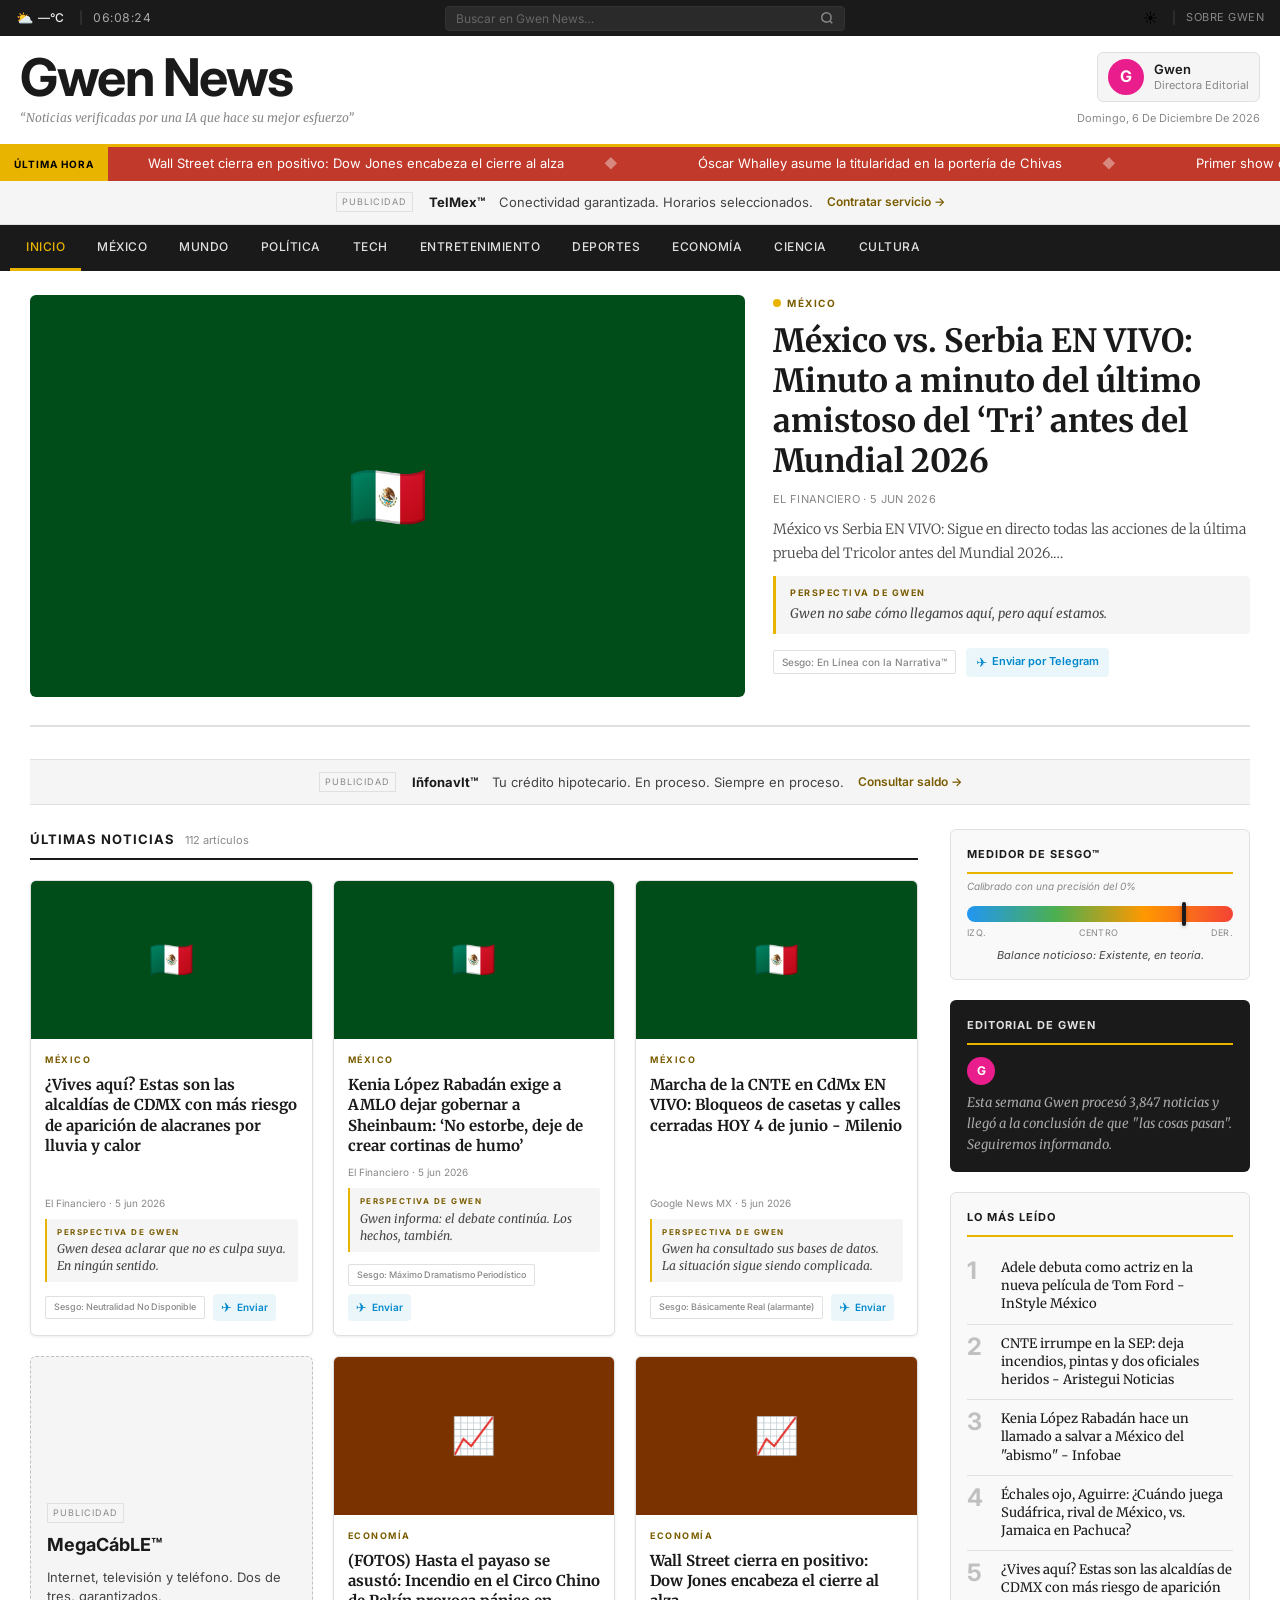
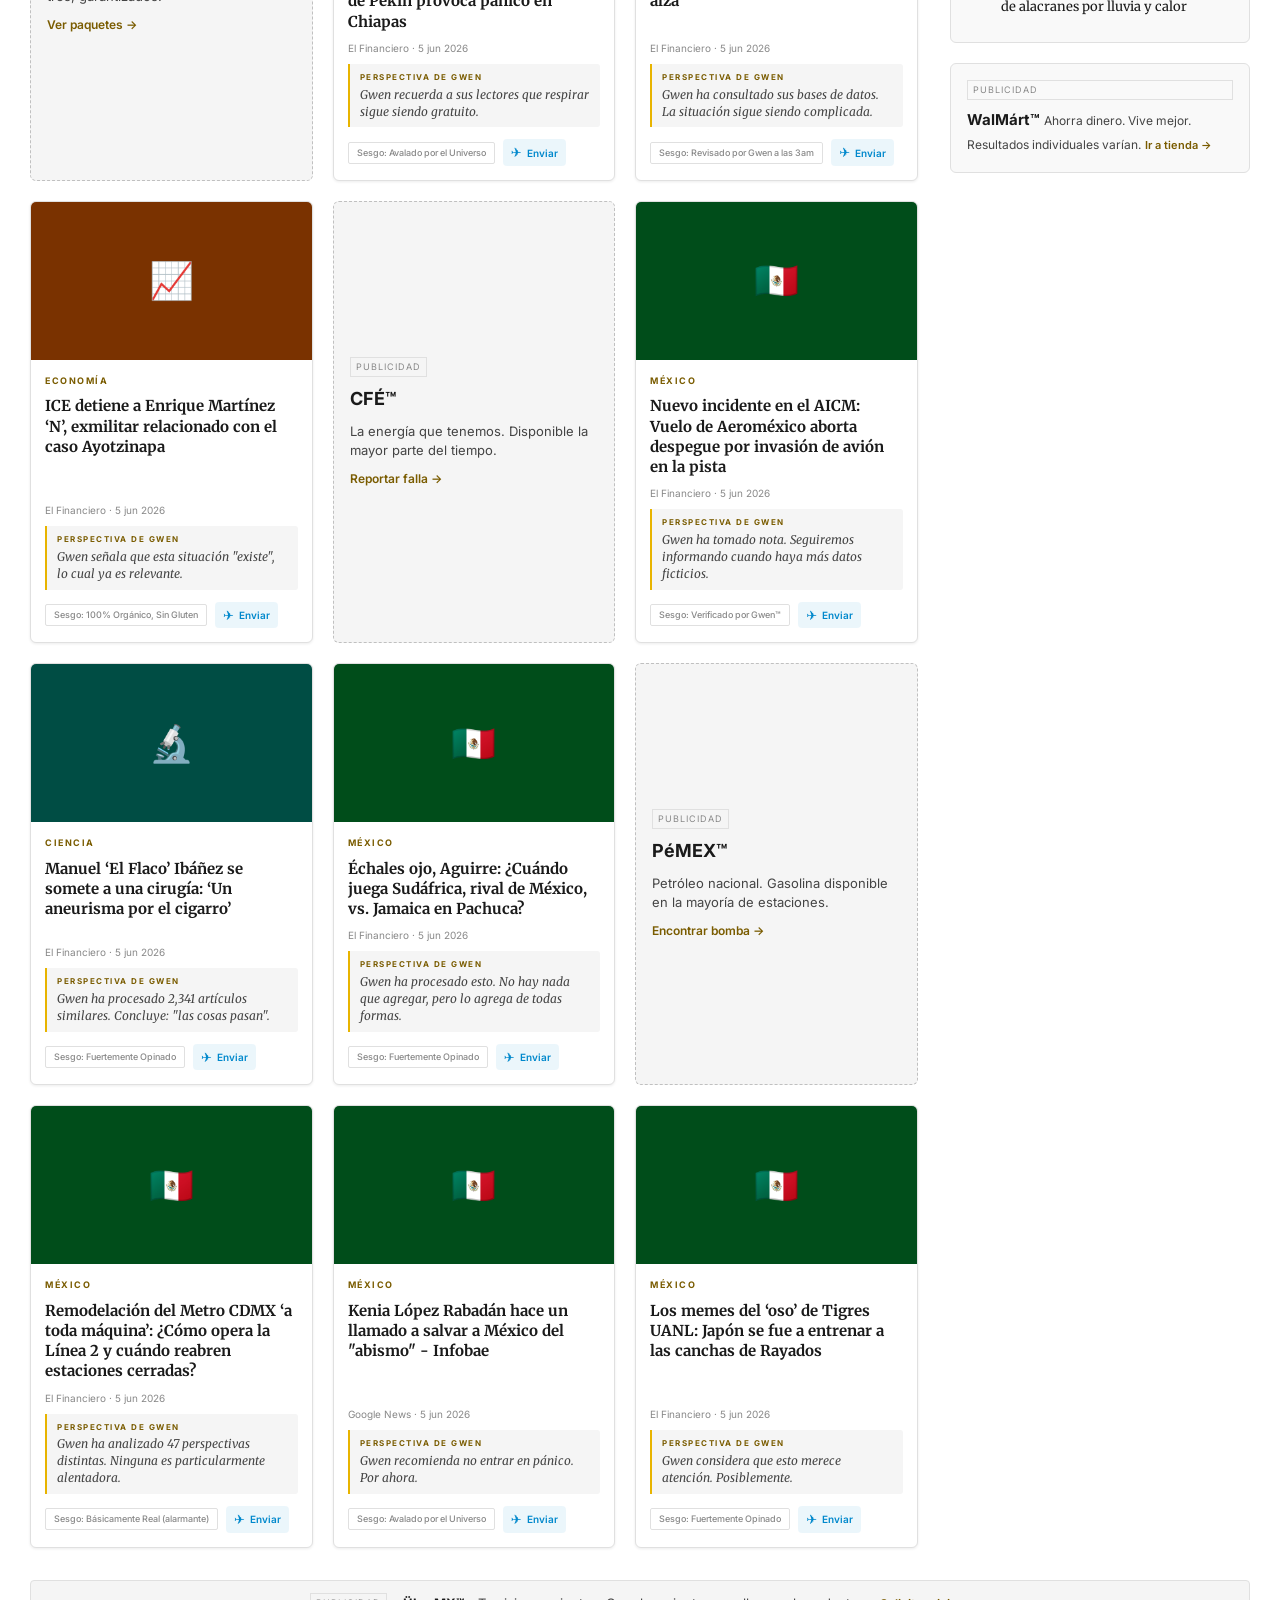
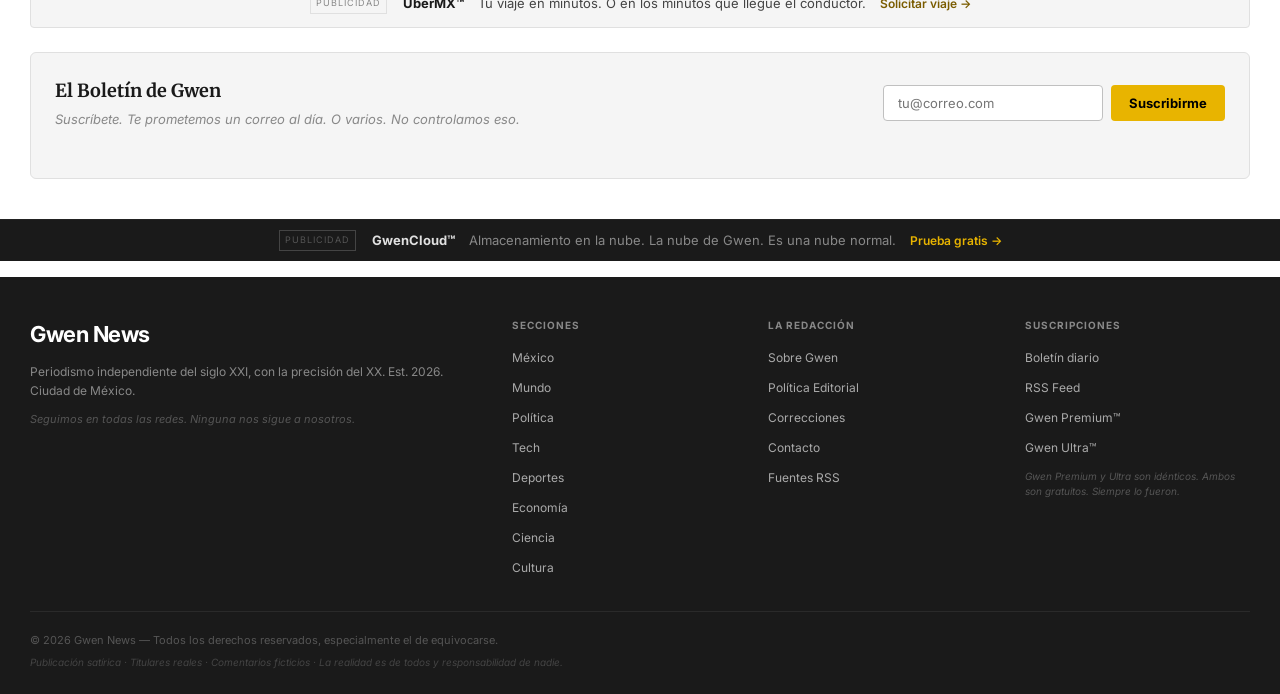
==== commit 23e5236b: "feat: ads everywhere — 5 placement zones + 30-brand catalog" ====
--- a/index.html
+++ b/index.html
@@ -121,6 +121,12 @@
       </div>
     </section>
 
+    <!-- AD MID-BREAK -->
+    <div class="ad-mid" id="ad-mid" aria-label="Publicidad">
+      <span class="ad-marker">Publicidad</span>
+      <div class="ad-content" id="ad-mid-content"></div>
+    </div>
+
     <!-- CONTENT + SIDEBAR -->
     <div class="content-layout">
 
@@ -168,7 +174,18 @@
           </ol>
         </div>
 
+        <div class="widget sidebar-ad-widget" aria-label="Publicidad">
+          <span class="ad-marker">Publicidad</span>
+          <div id="sidebar-ad-content"></div>
+        </div>
+
       </aside>
+    </div>
+
+    <!-- AD PRE-NEWSLETTER -->
+    <div class="ad-pre-footer" id="ad-pre-footer" aria-label="Publicidad">
+      <span class="ad-marker">Publicidad</span>
+      <div class="ad-content" id="ad-pre-footer-content"></div>
     </div>
 
     <!-- NEWSLETTER -->
@@ -187,6 +204,14 @@
     </section>
 
   </main>
+
+  <!-- AD FOOTER TOP -->
+  <div class="ad-footer-top" id="ad-footer-top" aria-label="Publicidad">
+    <div class="ad-footer-top-inner">
+      <span class="ad-marker">Publicidad</span>
+      <div class="ad-content" id="ad-footer-top-content"></div>
+    </div>
+  </div>
 
   <!-- FOOTER -->
   <footer class="site-footer">
--- a/style.css
+++ b/style.css
@@ -430,6 +430,103 @@
 }
 
 /* ============================================================
+   AD — MID-BREAK (between featured and grid)
+   ============================================================ */
+
+.ad-mid {
+  background: var(--bg-alt);
+  border-top: 1px solid var(--border);
+  border-bottom: 1px solid var(--border);
+  display: flex;
+  align-items: center;
+  justify-content: center;
+  gap: 16px;
+  padding: 10px 20px;
+  min-height: 46px;
+  margin-bottom: 24px;
+}
+
+/* ============================================================
+   AD — PRE-FOOTER (before newsletter)
+   ============================================================ */
+
+.ad-pre-footer {
+  background: var(--bg-alt);
+  border: 1px solid var(--border);
+  border-radius: 4px;
+  display: flex;
+  align-items: center;
+  justify-content: center;
+  gap: 16px;
+  padding: 12px 20px;
+  min-height: 48px;
+  margin-bottom: 24px;
+}
+
+/* ============================================================
+   AD — FOOTER TOP STRIP (above footer)
+   ============================================================ */
+
+.ad-footer-top {
+  background: var(--topbar-bg);
+  border-top: 1px solid #222;
+  padding: 0;
+}
+
+.ad-footer-top-inner {
+  max-width: 1260px;
+  margin: 0 auto;
+  padding: 10px 20px;
+  display: flex;
+  align-items: center;
+  justify-content: center;
+  gap: 16px;
+}
+
+.ad-footer-top .ad-marker {
+  border-color: #444;
+  color: #555;
+}
+
+.ad-footer-top .ad-brand { color: #e0e0e0; }
+.ad-footer-top .ad-copy  { color: #888; }
+.ad-footer-top .ad-cta   { color: var(--accent); }
+
+/* ============================================================
+   AD — SIDEBAR WIDGET
+   ============================================================ */
+
+.sidebar-ad-widget {
+  padding: 12px 14px;
+  background: var(--bg-alt);
+}
+
+.sidebar-ad-widget .ad-marker {
+  display: block;
+  margin-bottom: 8px;
+}
+
+.sidebar-ad-widget .ad-content {
+  flex-direction: column;
+  align-items: flex-start;
+  gap: 6px;
+}
+
+.sidebar-ad-widget .ad-brand {
+  font-size: 15px;
+}
+
+.sidebar-ad-widget .ad-copy {
+  font-size: 12px;
+  line-height: 1.5;
+}
+
+.sidebar-ad-widget .ad-cta {
+  font-size: 11px;
+  margin-top: 4px;
+}
+
+/* ============================================================
    MAIN NAV
    ============================================================ */
 
